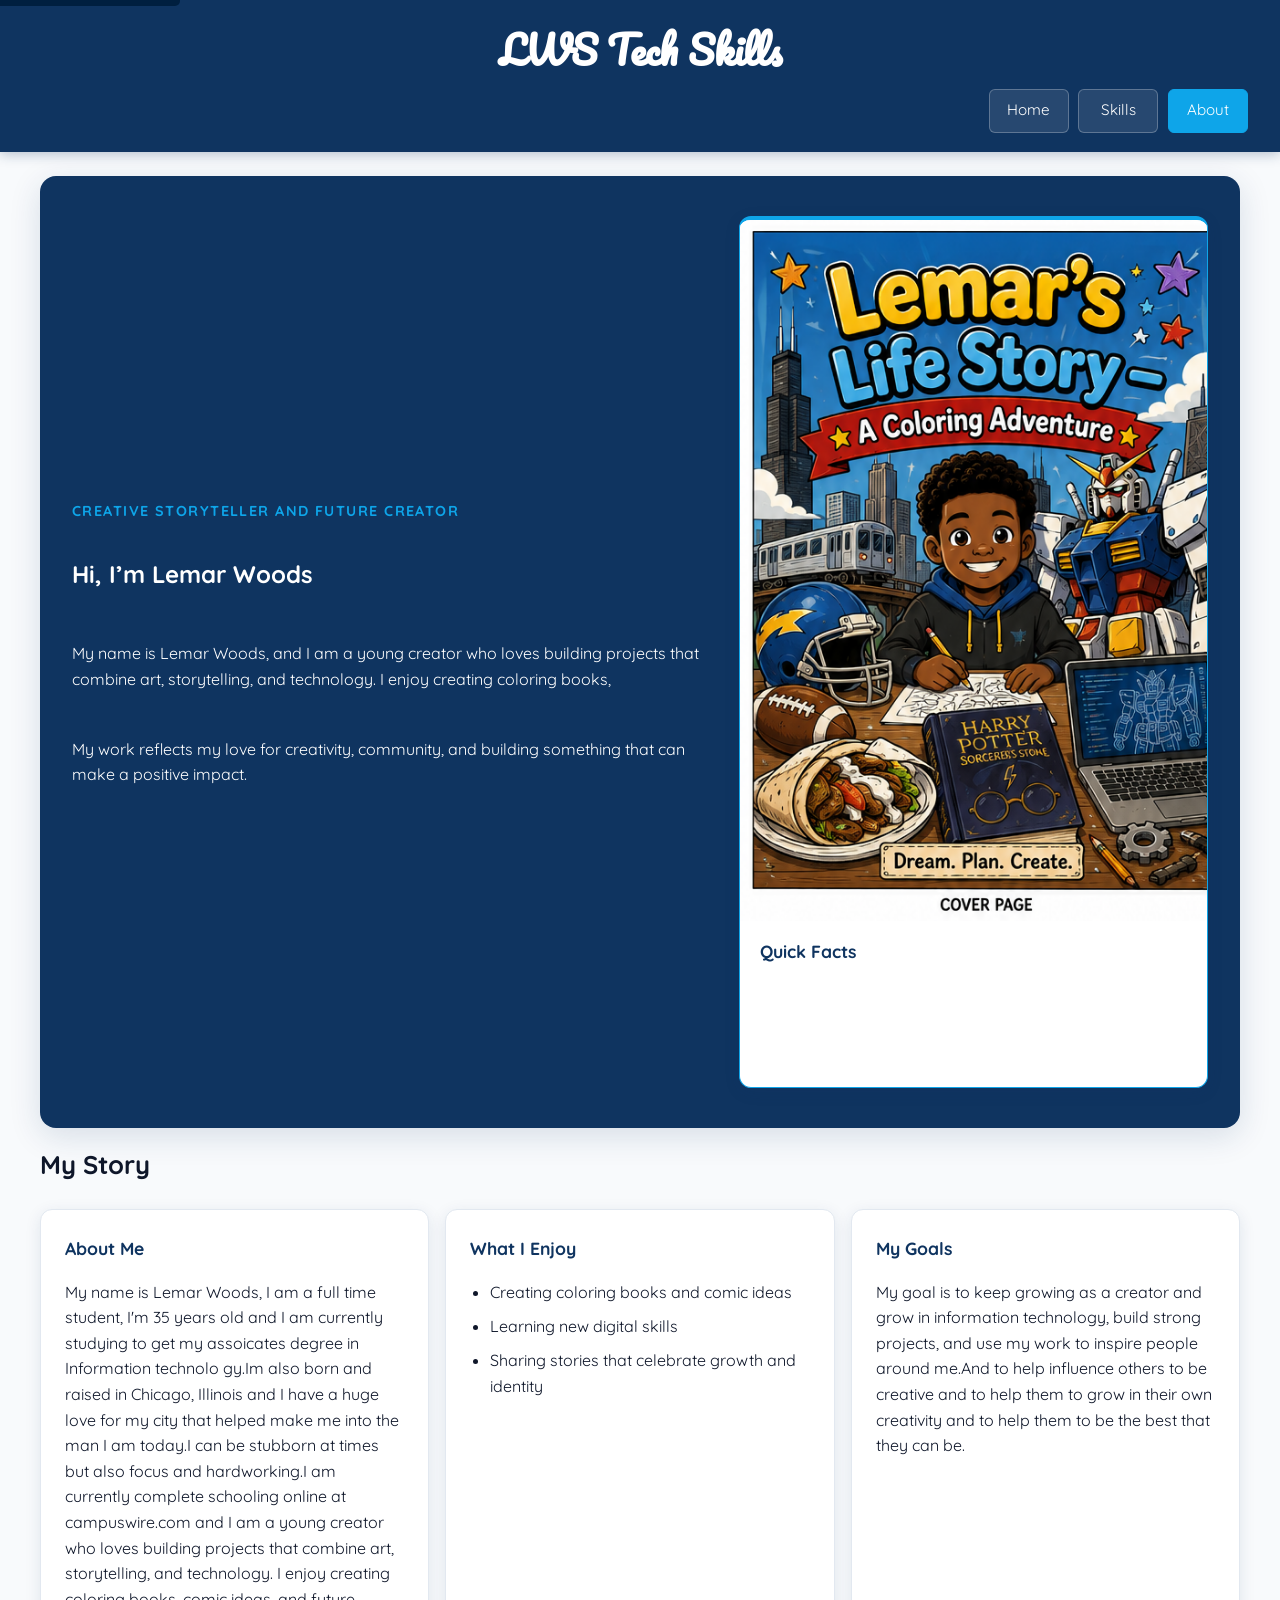
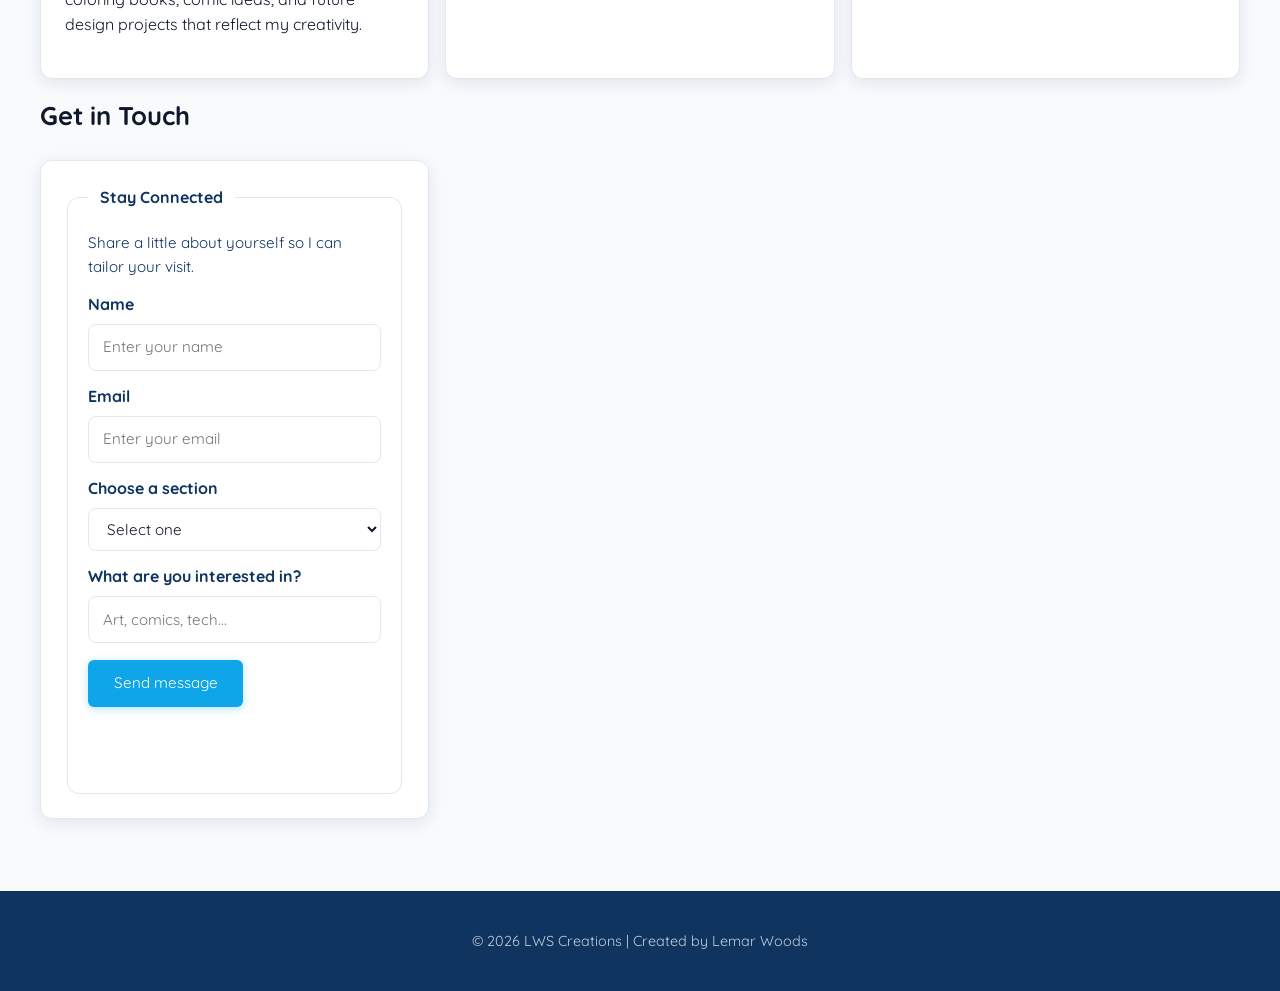
==== about.html @ 2cc1f476 "Fix local page links" ====
<!DOCTYPE html>
<!-- Updated: 2026-08-10 v2 -->
<html lang="en" dir="ltr">

<head>
    <meta charset="UTF-8">
    <meta name="viewport" content="width=device-width, initial-scale=1.0">
    <meta name="description" content="Learn more about Lemar Woods, his creative journey, and the ideas behind LWS Creations.">
    <title>About Me | LWS Creations</title>
    <link rel="preconnect" href="https://fonts.googleapis.com">
    <link rel="preconnect" href="https://fonts.gstatic.com" crossorigin>
    <link href="https://fonts.googleapis.com/css2?family=Pacifico&family=Quicksand:wght@400;500;700&display=swap"
        rel="stylesheet">
    <link rel="stylesheet" href="./assets/css/style.css">
</head>

<body>
    <a class="skip-link" href="#main-content-title">Skip to main content</a>
    <div class="page">
        <header class="site-header">
            <a class="site-brand" href="index.html">LWS Tech Skills</a>
            <nav class="top-nav" aria-label="Main navigation">
                <a href="index.html" class="nav-box">Home</a>
                <a href="projects.html" class="nav-box">Skills</a>
                <a href="about.html" class="nav-box" aria-current="page">About</a>
            </nav>
        </header>
        <main id="main-content">
            <section class="about-hero" aria-labelledby="main-content-title">
                <div class="about-hero__content">
                    <p class="tagline">Creative storyteller and future creator</p>
                    <h1 id="main-content-title" tabindex="-1">Hi, I’m Lemar Woods</h1>
                    <p>
                        My name is Lemar Woods, and I am a young creator who loves building projects that combine art,
                        storytelling, and technology. I enjoy creating coloring books,
                    </p>
                    <p>
                        My work reflects my love for creativity, community, and building something that can make a
                        positive impact.
                    </p>
                </div>

                <div class="about-card about-card--accent">
                    <img src="./assets/images/Lemars_Life_Story_Cover_Page.png"
                        alt="Lemar Woods coloring book cover — Lemar's Life Story"
                        loading="lazy" decoding="async">
                    <h2>Quick Facts</h2>
                    <ul class="about-list">
                        <li>Interested in art, comics, and technology</li>
                        <li>Inspired by superheroes and community</li>
                        <li>Enjoys creating projects that tell a story</li>
                    </ul>
                </div>
            </section>

            <section class="about-grid" aria-labelledby="story-heading">
                <h2 id="story-heading">My Story</h2>
                <article class="about-card">
                    <h3>About Me</h3>
                    <p>
                        My name is Lemar Woods, I am a full time student, I'm 35 years old and I am currently studying
                        to
                        get my assoicates degree in Information technolo
                        gy.Im also born and raised in Chicago, Illinois and I have a huge love for my city that helped
                        make me into the man I am today.I can be stubborn at times but also focus and hardworking.I am
                        currently complete schooling online at campuswire.com and I am a young creator who loves
                        building projects that combine art, storytelling, and technology. I enjoy creating coloring
                        books, comic ideas, and future design projects that reflect my creativity.
                    </p>
                </article>

                <article class="about-card">
                    <h3>What I Enjoy</h3>
                    <ul class="about-list">
                        <li>Creating coloring books and comic ideas</li>
                        <li>Learning new digital skills</li>
                        <li>Sharing stories that celebrate growth and identity</li>
                    </ul>
                </article>

                <article class="about-card">
                    <h3>My Goals</h3>
                    <p>
                        My goal is to keep growing as a creator and grow in information technology, build strong
                        projects, and use my work to inspire
                        people around me.And to help influence others to be creative and to help them to grow in their
                        own creativity and to help them to be the best that they can be.
                    </p>
                </article>
            </section>

            <section class="about-grid" aria-labelledby="connect-section-heading">
                <h2 id="connect-section-heading">Get in Touch</h2>
                <article class="about-card">
                    <form class="about-form" action="#" method="post" novalidate>
                        <fieldset class="about-fieldset">
                            <legend>Stay Connected</legend>
                            <p class="about-help-text">Share a little about yourself so I can tailor your visit.</p>
                            <div class="about-form-group">
                                <label class="about-label" for="name">Name</label>
                                <input type="text" id="name" name="name" placeholder="Enter your name"
                                    class="about-input" aria-describedby="name-error" autocomplete="name" required>
                                <p id="name-error" class="error-message" role="alert" hidden>Please enter your name.</p>
                            </div>
                            <div class="about-form-group">
                                <label class="about-label" for="email">Email</label>
                                <input type="email" id="email" name="email" placeholder="Enter your email"
                                    class="about-input" aria-describedby="email-error" autocomplete="email"
                                    inputmode="email" required>
                                <p id="email-error" class="error-message" role="alert" hidden>Please enter a valid email address.</p>
                            </div>
                            <div class="about-form-group">
                                <label class="about-label" for="section-select">Choose a section</label>
                                <select id="section-select" name="section" class="about-input"
                                    aria-describedby="section-error" required>
                                    <option value="">Select one</option>
                                    <option value="projects">Projects</option>
                                    <option value="about">About</option>
                                </select>
                                <p id="section-error" class="error-message" role="alert" hidden>Please choose a section.</p>
                            </div>
                            <div class="about-form-group">
                                <label class="about-label" for="interest">What are you interested in?</label>
                                <input type="text" id="interest" name="interest" placeholder="Art, comics, tech..."
                                    class="about-input" aria-describedby="interest-error" required>
                                <p id="interest-error" class="error-message" role="alert" hidden>Please enter your interest.</p>
                            </div>
                            <div class="about-actions">
                                <button type="submit" class="btn">Send message</button>
                                <a class="btn btn--secondary" href="./projects.html">View my projects</a>
                            </div>
                        </fieldset>
                    </form>
                </article>
            </section>
        </main>

        <footer>
            <p>&copy; 2026 LWS Creations | Created by Lemar Woods</p>
        </footer>
    </div>
    <script src="./assets/js/site.js"></script>
</body>

</html>
---- assets/css/style.css ----
@import url('https://fonts.googleapis.com/css2?family=Pacifico&family=Quicksand:wght@400;500;700&display=swap');

:root {
    --navy: #0f3460;
    --accent: #0ea5e9;
    --mid: #1e40af;
    --muted: #64748b;
    --light: #f8fafc;
    --border: #e2e8f0;
    --white: #ffffff;
    --text: #0f172a;
    --shadow: 0 4px 16px rgba(15, 52, 96, 0.1);
    --shadow-md: 0 8px 32px rgba(15, 52, 96, 0.14);
    --gold: #0ea5e9;
    --purple: #6366f1;
    --green: #059669;
}

* {
    box-sizing: border-box;
}

body {
    margin: 0;
    padding: 0;
    font-family: 'Quicksand', 'Segoe UI', Arial, sans-serif;
    background-color: var(--light);
    color: var(--text);
    font-size: 16px;
    line-height: 1.6;
    min-width: 320px;
}

a:hover,
a:focus-visible,
button:hover,
button:focus-visible,
.btn:hover,
.btn:focus-visible,
.nav-box:hover,
.nav-box:focus-visible,
.about-input:focus {
    outline: 3px solid var(--gold);
    outline-offset: 3px;
}

.skip-link {
    position: absolute;
    left: -9999px;
    top: 0;
    background-color: var(--navy);
    color: var(--white);
    padding: 0.75rem 1rem;
    z-index: 100;
    border-radius: 0 0 0.75rem 0;
}

.skip-link:focus,
.skip-link:focus-visible {
    left: 0;
    outline: 3px solid var(--gold);
    outline-offset: 0;
}

img {
    display: block;
    width: 100%;
    height: auto;
    margin: 0;
    border: 1px solid var(--border);
    border-radius: 14px;
    box-shadow: var(--shadow-md);
}

a {
    color: inherit;
    text-decoration: none;
}

.page {
    min-height: 100vh;
    width: 100%;
    max-width: 100%;
}

.site-header {
    background-color: var(--navy);
    color: var(--white);
    padding: 1rem 1.25rem;
    position: sticky;
    top: 0;
    z-index: 10;
    box-shadow: 0 2px 12px rgba(15, 52, 96, 0.3);
}

.site-header .site-brand {
    display: block;
    margin: 0 0 0.5rem;
    text-align: center;
    color: var(--white);
    font-family: 'Pacifico', cursive;
    font-size: clamp(1.8rem, 5vw, 2.4rem);
    font-weight: 700;
}

.site-header .site-brand:hover,
.site-header .site-brand:focus-visible {
    color: var(--white);
    text-decoration: underline;
    text-underline-offset: 0.25rem;
}

.top-nav {
    display: flex;
    flex-wrap: wrap;
    justify-content: center;
    gap: 0.6rem;
}

.nav-box {
    background-color: rgba(255, 255, 255, 0.1);
    color: var(--white);
    border: 1px solid rgba(255, 255, 255, 0.25);
    padding: 0.55rem 1.1rem;
    border-radius: 6px;
    font-weight: 600;
    min-width: 80px;
    text-align: center;
    transition: background-color 0.18s ease, border-color 0.18s ease;
    font: inherit;
    cursor: pointer;
    font-size: 0.95rem;
}

.nav-box:hover,
.nav-box:focus-visible {
    background-color: var(--accent);
    border-color: var(--accent);
    color: var(--white);
    outline: none;
}

.nav-box[aria-current="page"] {
    background-color: var(--accent);
    border-color: var(--accent);
    color: var(--white);
}

main {
    padding: 1rem 0.75rem 2rem;
}

.hero {
    display: grid;
    gap: 2rem;
    max-width: 1200px;
    margin: 0 auto;
    background-color: var(--navy);
    color: var(--white);
    border-radius: 16px;
    padding: 2.5rem 2rem;
    box-shadow: var(--shadow-md);
}

.hero-content {
    display: flex;
    flex-direction: column;
    justify-content: center;
    gap: 0.75rem;
}

.hero-actions {
    display: flex;
    flex-wrap: wrap;
    gap: 0.75rem;
}

.tagline {
    margin: 0;
    color: var(--accent);
    font-weight: 700;
    font-size: 0.9rem;
    letter-spacing: 0.1em;
    text-transform: uppercase;
}

.hero h1 {
    margin: 0;
    color: var(--white);
    font-size: clamp(1.6rem, 4vw, 2.2rem);
    line-height: 1.25;
    font-weight: 700;
}

.hero p {
    margin: 0;
    color: rgba(255,255,255,0.85);
}

.btn {
    display: inline-block;
    width: max-content;
    background-color: var(--accent);
    color: var(--white);
    padding: 0.7rem 1.6rem;
    border: none;
    border-radius: 6px;
    font-weight: 700;
    margin-top: 0.25rem;
    cursor: pointer;
    font: inherit;
    font-size: 0.95rem;
    box-shadow: 0 2px 8px rgba(14, 165, 233, 0.3);
    transition: background-color 0.18s ease, transform 0.18s ease, box-shadow 0.18s ease;
}

.btn:hover {
    background-color: #0284c7;
    transform: translateY(-1px);
    box-shadow: 0 4px 14px rgba(14, 165, 233, 0.4);
}

.btn--secondary {
    background-color: transparent;
    color: var(--white);
    border: 2px solid rgba(255,255,255,0.5);
    box-shadow: none;
}

.btn--secondary:hover {
    background-color: rgba(255,255,255,0.12);
    border-color: var(--white);
    transform: translateY(-1px);
}


.content-grid {
    display: grid;
    gap: 1rem;
    max-width: 1200px;
    margin: 1rem auto 0;
}

.content-grid h2,
.about-grid h2 {
    grid-column: 1 / -1;
    margin: 0 0 0.5rem;
    color: var(--text);
    font-size: clamp(1.3rem, 3vw, 1.6rem);
    font-weight: 700;
}

.card {
    background-color: var(--white);
    padding: 1.5rem;
    border-radius: 12px;
    box-shadow: var(--shadow);
    border: 1px solid var(--border);
    transition: transform 0.18s ease, box-shadow 0.18s ease;
}

.card:hover {
    transform: translateY(-3px);
    box-shadow: var(--shadow-md);
}

.card h3 {
    margin-top: 0;
    color: var(--navy);
    font-size: 1.1rem;
}

.project-list {
    padding-left: 1.2rem;
    margin: 0;
}

.project-list li {
    margin-bottom: 0.75rem;
}

.project-list .project-image-item {
    list-style: none;
    margin: 0;
    padding: 0;
}

.project-image {
    display: block;
    width: 100%;
    max-width: 320px;
    margin: 0.75rem 0 1rem;
    border: 3px solid var(--navy);
    border-radius: 14px;
}



.about-hero {
    display: grid;
    gap: 2rem;
    max-width: 1200px;
    margin: 0 auto;
    background-color: var(--navy);
    color: var(--white);
    border-radius: 16px;
    padding: 2.5rem 2rem;
    box-shadow: var(--shadow-md);
}

.about-hero__content {
    display: flex;
    flex-direction: column;
    gap: 0.75rem;
}

.about-card {
    background-color: var(--white);
    padding: 1.5rem;
    border-radius: 12px;
    box-shadow: var(--shadow);
    border: 1px solid var(--border);
}

.about-card--accent {
    border-color: var(--accent);
    border-top: 4px solid var(--accent);
    padding: 0;
    overflow: hidden;
}

.about-card--accent img {
    width: 100%;
    height: auto;
    border: none;
    border-radius: 0;
    box-shadow: none;
    display: block;
}

.about-card--accent h2,
.about-card--accent ul {
    padding-left: 1.25rem;
    padding-right: 1.25rem;
}

.about-card--accent h2 {
    padding-top: 1rem;
    margin: 0 0 0.5rem;
    font-size: 1.1rem;
    color: var(--navy);
}

.about-card--accent ul {
    padding-bottom: 1.25rem;
}

.about-card h3 {
    margin-top: 0;
    color: var(--navy);
    font-size: 1.1rem;
}

.about-list {
    margin: 0;
    padding-left: 1.2rem;
    display: grid;
    gap: 0.55rem;
}

.about-grid {
    display: grid;
    gap: 1rem;
    max-width: 1200px;
    margin: 1rem auto 0;
}

.about-form {
    margin: 0;
}

.about-fieldset {
    border: 1px solid var(--border);
    border-radius: 12px;
    padding: 1.25rem;
    background-color: var(--white);
}

.about-fieldset legend {
    padding: 0 0.75rem;
    font-weight: 700;
    color: var(--navy);
    background-color: var(--white);
    font-size: 1rem;
}

.about-label {
    display: block;
    font-weight: 700;
    color: var(--navy);
    margin-bottom: 0.4rem;
}

.about-help-text {
    margin: 0 0 0.8rem;
    color: var(--navy);
    font-size: 0.95rem;
}

.about-form-group {
    margin-bottom: 0.8rem;
}

.about-input {
    width: 100%;
    padding: 0.65rem 0.9rem;
    border: 1px solid var(--border);
    border-radius: 8px;
    font: inherit;
    font-size: 0.95rem;
    color: var(--text);
    background-color: var(--white);
    transition: border-color 0.18s ease, box-shadow 0.18s ease;
}

.about-input:focus {
    outline: none;
    border-color: var(--accent);
    box-shadow: 0 0 0 3px rgba(14, 165, 233, 0.2);
}

.about-actions {
    display: flex;
    flex-wrap: wrap;
    gap: 0.75rem;
    margin-top: 0.75rem;
}

.error-message {
    color: #c0392b;
    font-size: 0.9rem;
    margin: 0.25rem 0 0;
}

footer {
    background-color: var(--navy);
    color: rgba(255, 255, 255, 0.75);
    text-align: center;
    padding: 1.5rem 1rem;
    margin-top: 2rem;
    font-size: 0.9rem;
}

@media (prefers-reduced-motion: reduce) {
    *, *::before, *::after {
        scroll-behavior: auto !important;
        transition-duration: 0.01ms !important;
        animation-duration: 0.01ms !important;
        animation-iteration-count: 1 !important;
    }
}

@media (min-width: 768px) {
    main {
        padding: 1.5rem 1.25rem 2.5rem;
    }

    .hero {
        grid-template-columns: 1.15fr 0.85fr;
        padding: 2.5rem 2rem;
        align-items: center;
    }

    .content-grid {
        grid-template-columns: repeat(2, minmax(0, 1fr));
    }

    .content-grid .card:last-child {
        grid-column: 1 / -1;
    }

    .about-hero {
        grid-template-columns: 1.15fr 0.85fr;
        align-items: center;
    }

    .about-grid {
        grid-template-columns: repeat(2, minmax(0, 1fr));
    }

    .about-grid .about-card:last-child {
        grid-column: 1 / -1;
    }
}

@media (min-width: 1200px) {
    .site-header {
        padding: 1.2rem 2rem;
    }

    .top-nav {
        justify-content: flex-end;
    }

    .hero {
        grid-template-columns: 1.1fr 0.9fr;
        padding: 2rem;
    }

    .content-grid {
        grid-template-columns: repeat(3, minmax(0, 1fr));
    }

    .content-grid .card:last-child {
        grid-column: auto;
    }

    .about-grid {
        grid-template-columns: repeat(3, minmax(0, 1fr));
    }

    .about-grid .about-card:last-child {
        grid-column: auto;
    }
}
/* Skip Link Accessibility */
.skip-link {
    position: absolute;
    top: -40px;
    left: 0;
    background-color: #001f3f;
    color: white;
    padding: 10px 15px;
    text-decoration: none;
    z-index: 1000;
    border-radius: 0 0 5px 0;
    transition: top 0.3s ease;
}

.skip-link:focus {
    top: 0;
    outline: 3px solid #ffffff;
}


/* Keyboard Focus Accessibility */
a:focus,
button:focus {
    outline: 3px solid #ffcc00;
    outline-offset: 3px;
}
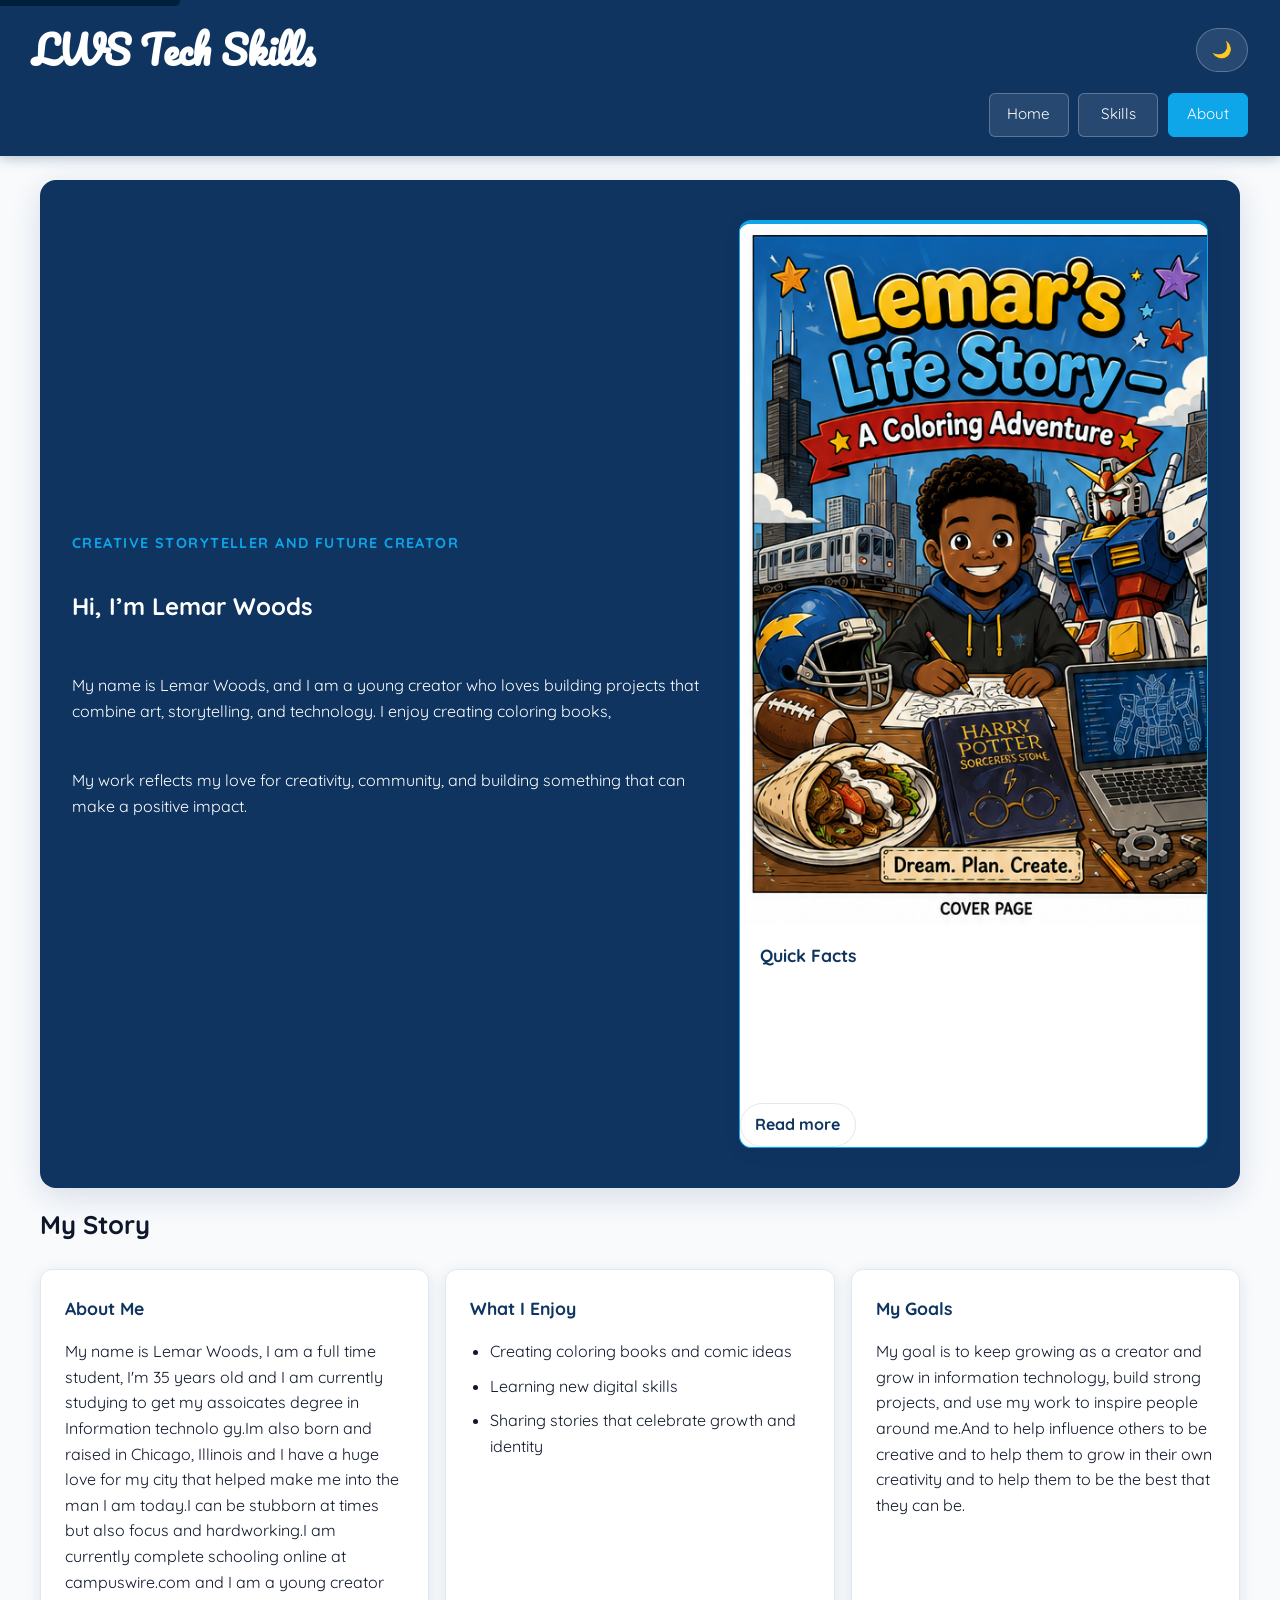
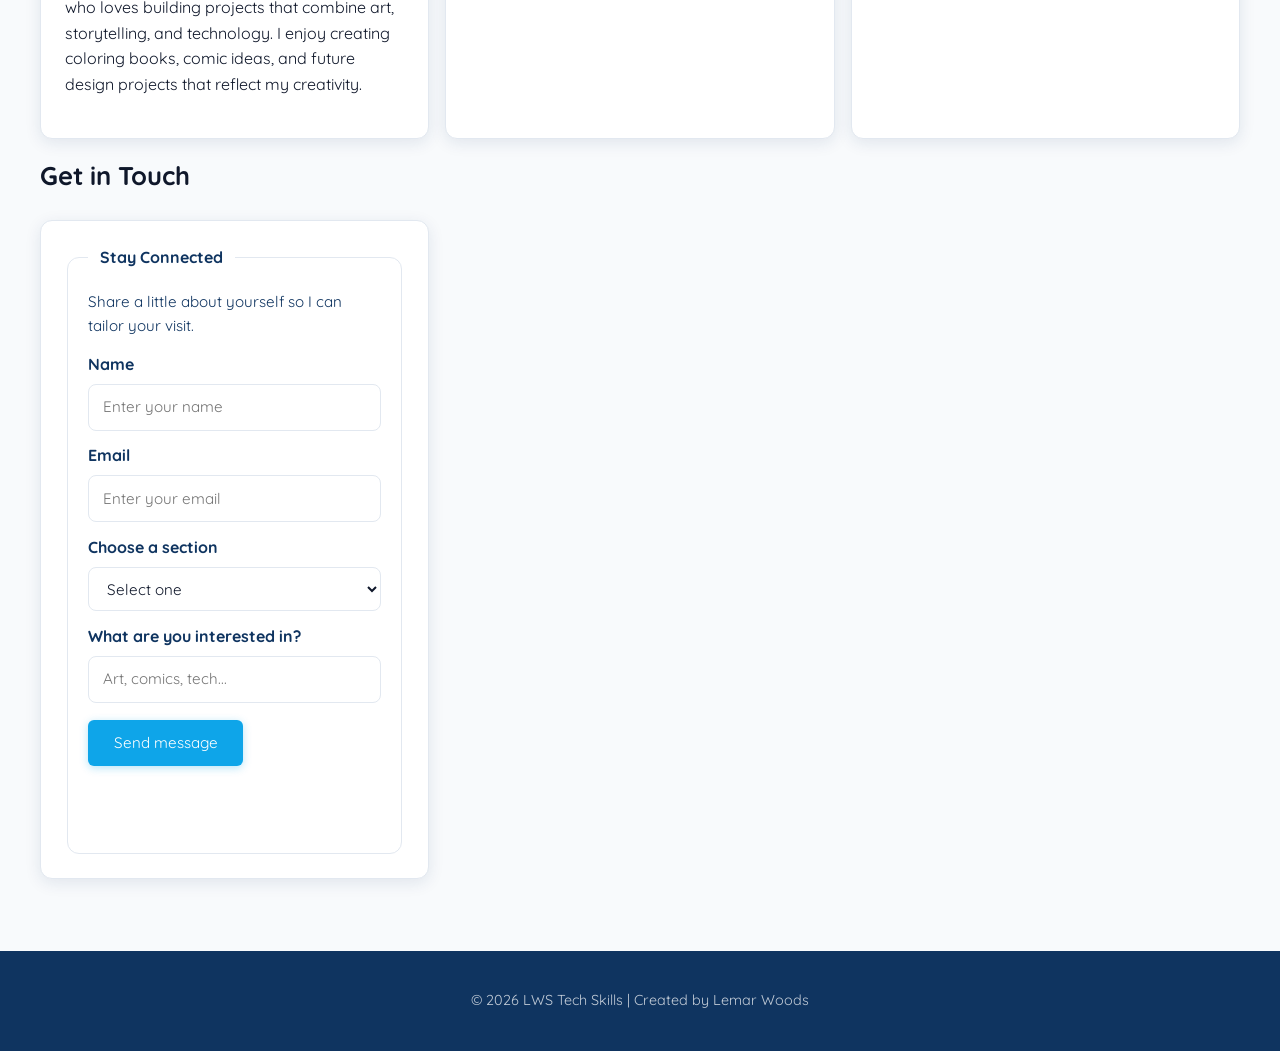
==== commit 025fa611: "Add DOM interactions and UI updates" ====
--- a/about.html
+++ b/about.html
@@ -5,7 +5,8 @@
 <head>
     <meta charset="UTF-8">
     <meta name="viewport" content="width=device-width, initial-scale=1.0">
-    <meta name="description" content="Learn more about Lemar Woods, his creative journey, and the ideas behind LWS Creations.">
+    <meta name="description"
+        content="Learn more about Lemar Woods, his creative journey, and the ideas behind LWS Creations.">
     <title>About Me | LWS Creations</title>
     <link rel="preconnect" href="https://fonts.googleapis.com">
     <link rel="preconnect" href="https://fonts.gstatic.com" crossorigin>
@@ -18,8 +19,16 @@
     <a class="skip-link" href="#main-content-title">Skip to main content</a>
     <div class="page">
         <header class="site-header">
-            <a class="site-brand" href="index.html">LWS Tech Skills</a>
-            <nav class="top-nav" aria-label="Main navigation">
+            <div class="header-row">
+                <a class="site-brand" href="index.html">LWS Tech Skills</a>
+                <div class="header-actions">
+                    <button class="theme-toggle" type="button" aria-label="Switch to dark mode"
+                        aria-pressed="false">🌙</button>
+                    <button class="nav-toggle" type="button" aria-label="Toggle navigation"
+                        aria-expanded="false">Menu</button>
+                </div>
+            </div>
+            <nav class="top-nav" aria-label="Main navigation" aria-hidden="true">
                 <a href="index.html" class="nav-box">Home</a>
                 <a href="projects.html" class="nav-box">Skills</a>
                 <a href="about.html" class="nav-box" aria-current="page">About</a>
@@ -42,14 +51,21 @@
 
                 <div class="about-card about-card--accent">
                     <img src="./assets/images/Lemars_Life_Story_Cover_Page.png"
-                        alt="Lemar Woods coloring book cover — Lemar's Life Story"
-                        loading="lazy" decoding="async">
+                        alt="Lemar Woods coloring book cover — Lemar's Life Story" loading="lazy" decoding="async">
                     <h2>Quick Facts</h2>
                     <ul class="about-list">
                         <li>Interested in art, comics, and technology</li>
                         <li>Inspired by superheroes and community</li>
                         <li>Enjoys creating projects that tell a story</li>
                     </ul>
+                    <button class="read-more-toggle" type="button" data-read-more-target="about-facts"
+                        aria-expanded="false">Read more</button>
+                    <div id="about-facts" class="read-more-content" hidden>
+                        <p>
+                            I am building a career that combines problem-solving, communication, and hands-on technical
+                            work to help people and systems run smoothly.
+                        </p>
+                    </div>
                 </div>
             </section>
 
@@ -107,7 +123,8 @@
                                 <input type="email" id="email" name="email" placeholder="Enter your email"
                                     class="about-input" aria-describedby="email-error" autocomplete="email"
                                     inputmode="email" required>
-                                <p id="email-error" class="error-message" role="alert" hidden>Please enter a valid email address.</p>
+                                <p id="email-error" class="error-message" role="alert" hidden>Please enter a valid email
+                                    address.</p>
                             </div>
                             <div class="about-form-group">
                                 <label class="about-label" for="section-select">Choose a section</label>
@@ -117,13 +134,15 @@
                                     <option value="projects">Projects</option>
                                     <option value="about">About</option>
                                 </select>
-                                <p id="section-error" class="error-message" role="alert" hidden>Please choose a section.</p>
+                                <p id="section-error" class="error-message" role="alert" hidden>Please choose a section.
+                                </p>
                             </div>
                             <div class="about-form-group">
                                 <label class="about-label" for="interest">What are you interested in?</label>
                                 <input type="text" id="interest" name="interest" placeholder="Art, comics, tech..."
                                     class="about-input" aria-describedby="interest-error" required>
-                                <p id="interest-error" class="error-message" role="alert" hidden>Please enter your interest.</p>
+                                <p id="interest-error" class="error-message" role="alert" hidden>Please enter your
+                                    interest.</p>
                             </div>
                             <div class="about-actions">
                                 <button type="submit" class="btn">Send message</button>
@@ -136,7 +155,7 @@
         </main>
 
         <footer>
-            <p>&copy; 2026 LWS Creations | Created by Lemar Woods</p>
+            <p>&copy; <span data-current-year></span> LWS Tech Skills | Created by Lemar Woods</p>
         </footer>
     </div>
     <script src="./assets/js/site.js"></script>
--- a/assets/css/style.css
+++ b/assets/css/style.css
@@ -16,6 +16,19 @@
     --green: #059669;
 }
 
+body.dark-mode {
+    --navy: #dfe9ff;
+    --accent: #8ad3ff;
+    --mid: #b7d0ff;
+    --muted: #bfd0eb;
+    --light: #0b1220;
+    --border: #2d3b57;
+    --white: #162338;
+    --text: #edf4ff;
+    --shadow: 0 10px 30px rgba(0, 0, 0, 0.35);
+    --shadow-md: 0 12px 36px rgba(0, 0, 0, 0.4);
+}
+
 * {
     box-sizing: border-box;
 }
@@ -29,6 +42,7 @@
     font-size: 16px;
     line-height: 1.6;
     min-width: 320px;
+    transition: background-color 0.2s ease, color 0.2s ease;
 }
 
 a:hover,
@@ -93,9 +107,22 @@
     box-shadow: 0 2px 12px rgba(15, 52, 96, 0.3);
 }
 
+.header-row {
+    display: flex;
+    align-items: center;
+    justify-content: space-between;
+    gap: 0.75rem;
+}
+
+.header-actions {
+    display: flex;
+    align-items: center;
+    gap: 0.5rem;
+}
+
 .site-header .site-brand {
     display: block;
-    margin: 0 0 0.5rem;
+    margin: 0;
     text-align: center;
     color: var(--white);
     font-family: 'Pacifico', cursive;
@@ -115,6 +142,34 @@
     flex-wrap: wrap;
     justify-content: center;
     gap: 0.6rem;
+    margin-top: 0.75rem;
+}
+
+.nav-toggle,
+.theme-toggle,
+.read-more-toggle {
+    border: 1px solid rgba(255, 255, 255, 0.25);
+    background-color: rgba(255, 255, 255, 0.1);
+    color: var(--white);
+    border-radius: 999px;
+    font: inherit;
+    font-weight: 700;
+    cursor: pointer;
+    transition: transform 0.2s ease, background-color 0.2s ease;
+}
+
+.nav-toggle,
+.theme-toggle {
+    padding: 0.5rem 0.8rem;
+    min-width: 52px;
+}
+
+.read-more-toggle {
+    padding: 0.5rem 0.9rem;
+    border-color: var(--border);
+    background-color: transparent;
+    color: var(--navy);
+    margin-top: 0.75rem;
 }
 
 .nav-box {
@@ -194,7 +249,7 @@
 
 .hero p {
     margin: 0;
-    color: rgba(255,255,255,0.85);
+    color: rgba(255, 255, 255, 0.85);
 }
 
 .btn {
@@ -223,12 +278,12 @@
 .btn--secondary {
     background-color: transparent;
     color: var(--white);
-    border: 2px solid rgba(255,255,255,0.5);
+    border: 2px solid rgba(255, 255, 255, 0.5);
     box-shadow: none;
 }
 
 .btn--secondary:hover {
-    background-color: rgba(255,255,255,0.12);
+    background-color: rgba(255, 255, 255, 0.12);
     border-color: var(--white);
     transform: translateY(-1px);
 }
@@ -256,7 +311,15 @@
     border-radius: 12px;
     box-shadow: var(--shadow);
     border: 1px solid var(--border);
-    transition: transform 0.18s ease, box-shadow 0.18s ease;
+    cursor: pointer;
+    transition: transform 0.18s ease, box-shadow 0.18s ease, border-color 0.18s ease;
+}
+
+.card.is-selected,
+.about-card.is-selected {
+    border-color: var(--accent);
+    box-shadow: 0 0 0 3px rgba(14, 165, 233, 0.15), var(--shadow-md);
+    transform: translateY(-2px);
 }
 
 .card:hover {
@@ -442,6 +505,12 @@
     margin: 0.25rem 0 0;
 }
 
+.read-more-content {
+    margin-top: 0.75rem;
+    padding-top: 0.75rem;
+    border-top: 1px solid var(--border);
+}
+
 footer {
     background-color: var(--navy);
     color: rgba(255, 255, 255, 0.75);
@@ -451,8 +520,32 @@
     font-size: 0.9rem;
 }
 
+@media (max-width: 767px) {
+    .header-row {
+        align-items: flex-start;
+    }
+
+    .top-nav {
+        display: none;
+        flex-direction: column;
+        align-items: stretch;
+        margin-top: 0.75rem;
+    }
+
+    .top-nav.is-open {
+        display: flex;
+    }
+
+    .nav-toggle {
+        display: inline-flex;
+    }
+}
+
 @media (prefers-reduced-motion: reduce) {
-    *, *::before, *::after {
+
+    *,
+    *::before,
+    *::after {
         scroll-behavior: auto !important;
         transition-duration: 0.01ms !important;
         animation-duration: 0.01ms !important;
@@ -461,6 +554,15 @@
 }
 
 @media (min-width: 768px) {
+    .nav-toggle {
+        display: none;
+    }
+
+    .top-nav {
+        display: flex !important;
+        margin-top: 0.75rem;
+    }
+
     main {
         padding: 1.5rem 1.25rem 2.5rem;
     }
@@ -523,6 +625,7 @@
         grid-column: auto;
     }
 }
+
 /* Skip Link Accessibility */
 .skip-link {
     position: absolute;
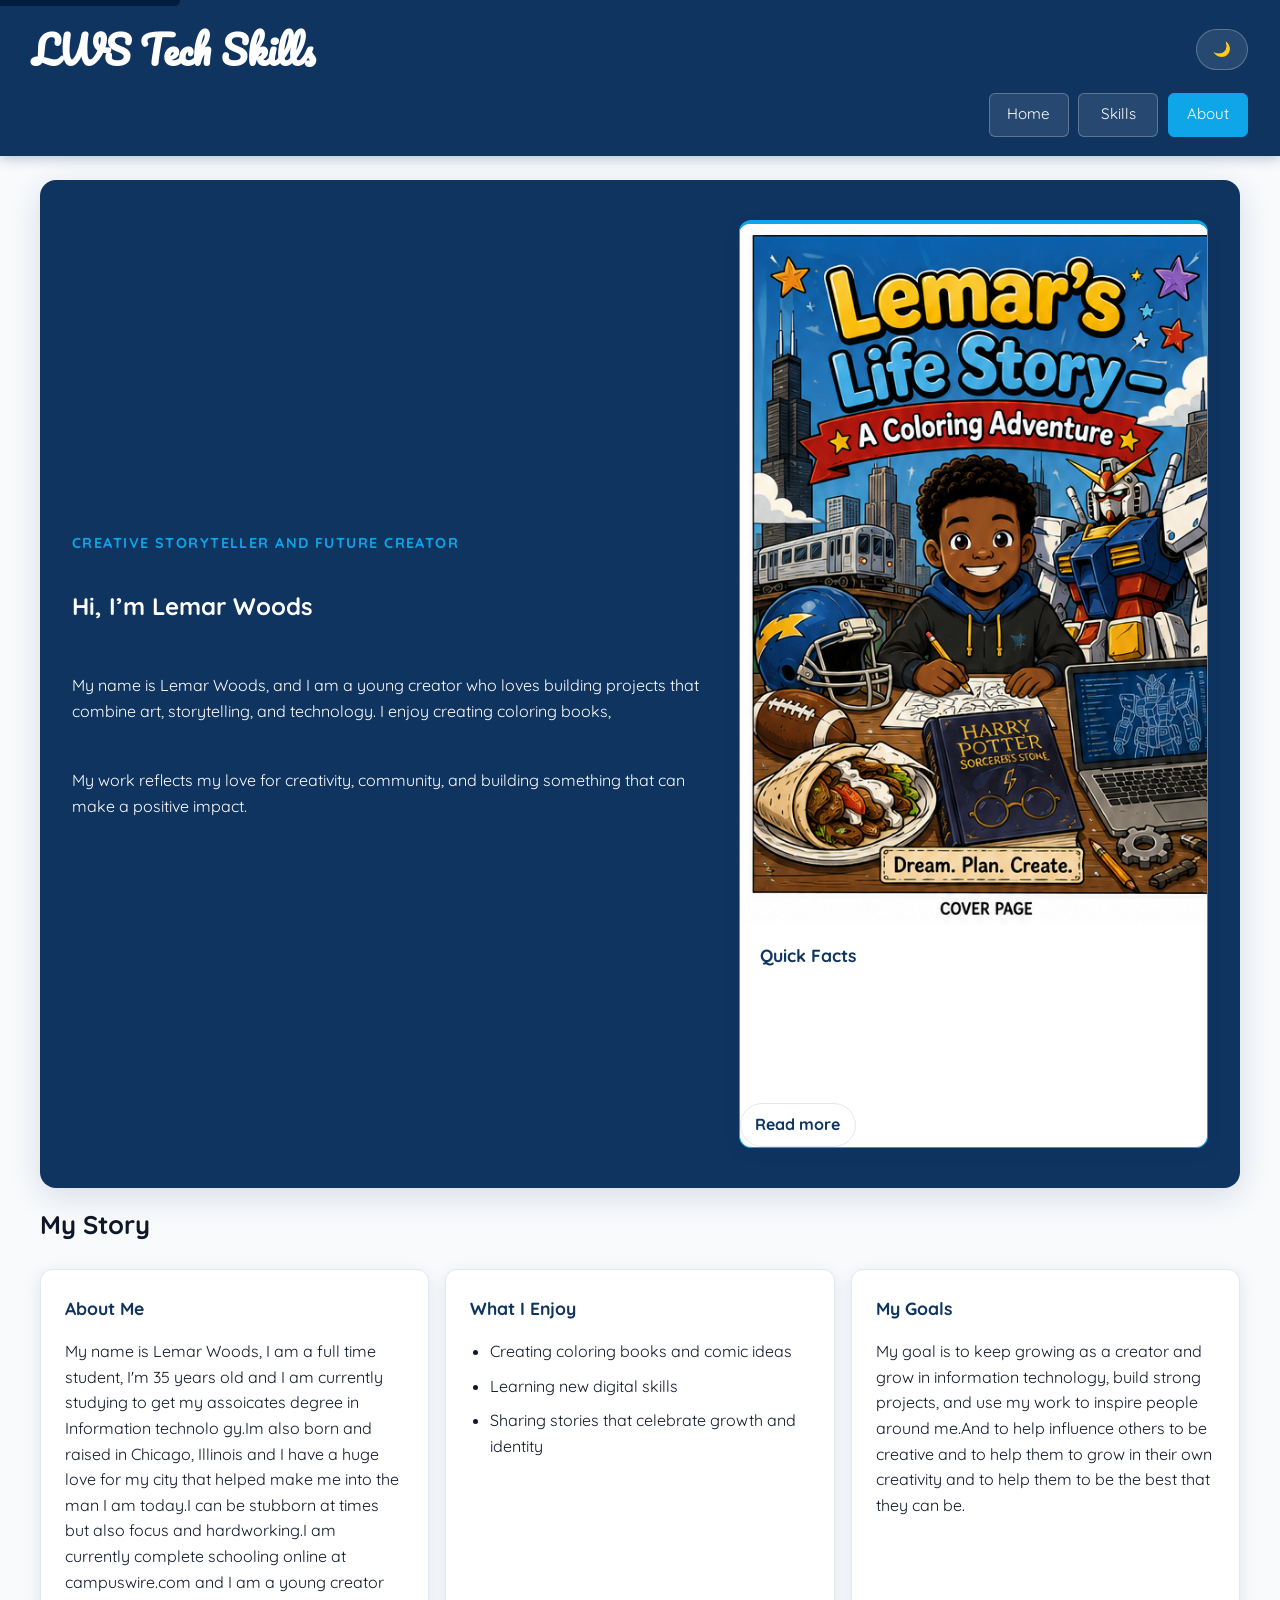
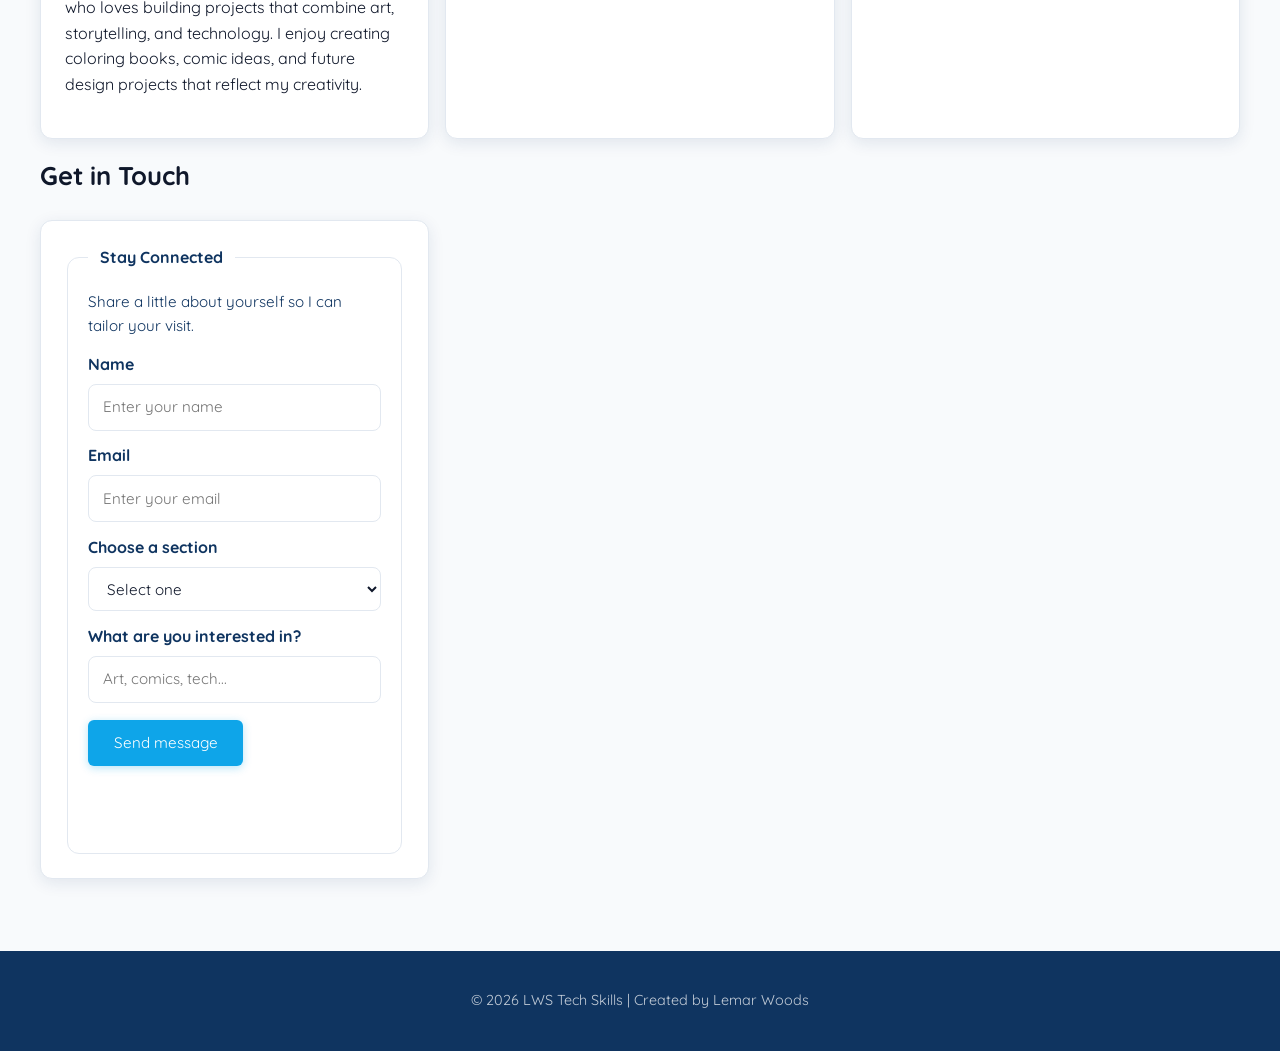
==== commit cb82eafa: "Add back to top button with addEventListener" ====
--- a/about.html
+++ b/about.html
@@ -156,6 +156,7 @@
 
         <footer>
             <p>&copy; <span data-current-year></span> LWS Tech Skills | Created by Lemar Woods</p>
+            <button class="back-to-top" type="button" aria-label="Back to top" hidden>Back to top ↑</button>
         </footer>
     </div>
     <script src="./assets/js/site.js"></script>
--- a/assets/css/style.css
+++ b/assets/css/style.css
@@ -162,6 +162,10 @@
 .theme-toggle {
     padding: 0.5rem 0.8rem;
     min-width: 52px;
+    display: inline-flex;
+    align-items: center;
+    justify-content: center;
+    font-size: 0.9rem;
 }
 
 .read-more-toggle {
@@ -170,6 +174,20 @@
     background-color: transparent;
     color: var(--navy);
     margin-top: 0.75rem;
+}
+
+.toggle-highlight {
+    display: inline-block;
+    width: max-content;
+    padding: 0.7rem 1rem;
+    margin-top: 0.75rem;
+    border: 1px solid var(--border);
+    border-radius: 999px;
+    background-color: var(--white);
+    color: var(--navy);
+    font: inherit;
+    font-weight: 700;
+    cursor: pointer;
 }
 
 .nav-box {
@@ -316,7 +334,9 @@
 }
 
 .card.is-selected,
-.about-card.is-selected {
+.about-card.is-selected,
+.card.is-featured,
+.about-card.is-featured {
     border-color: var(--accent);
     box-shadow: 0 0 0 3px rgba(14, 165, 233, 0.15), var(--shadow-md);
     transform: translateY(-2px);
@@ -520,9 +540,31 @@
     font-size: 0.9rem;
 }
 
+.back-to-top {
+    margin-top: 0.75rem;
+    padding: 0.5rem 1.1rem;
+    border-radius: 999px;
+    border: 1px solid rgba(255, 255, 255, 0.4);
+    background: transparent;
+    color: rgba(255, 255, 255, 0.9);
+    font-family: inherit;
+    font-size: 0.9rem;
+    cursor: pointer;
+    transition: background-color 0.18s ease, transform 0.18s ease;
+}
+
+.back-to-top:hover {
+    background-color: rgba(255, 255, 255, 0.15);
+    transform: translateY(-2px);
+}
+
 @media (max-width: 767px) {
     .header-row {
         align-items: flex-start;
+    }
+
+    .site-header {
+        padding-bottom: 0.9rem;
     }
 
     .top-nav {
@@ -530,14 +572,37 @@
         flex-direction: column;
         align-items: stretch;
         margin-top: 0.75rem;
+        padding: 0.5rem;
+        border-radius: 14px;
+        background: rgba(255, 255, 255, 0.08);
+        border: 1px solid rgba(255, 255, 255, 0.12);
+        box-shadow: inset 0 1px 0 rgba(255, 255, 255, 0.08);
     }
 
     .top-nav.is-open {
         display: flex;
     }
 
+    .nav-box {
+        display: block;
+        width: 100%;
+        padding: 0.85rem 1rem;
+        border-radius: 12px;
+        background-color: var(--white);
+        color: var(--navy);
+        font-size: 1rem;
+    }
+
+    .nav-box[aria-current="page"] {
+        background-color: var(--navy);
+        color: var(--white);
+    }
+
     .nav-toggle {
         display: inline-flex;
+        background-color: rgba(255, 255, 255, 0.12);
+        border-color: rgba(255, 255, 255, 0.35);
+        color: var(--white);
     }
 }
 
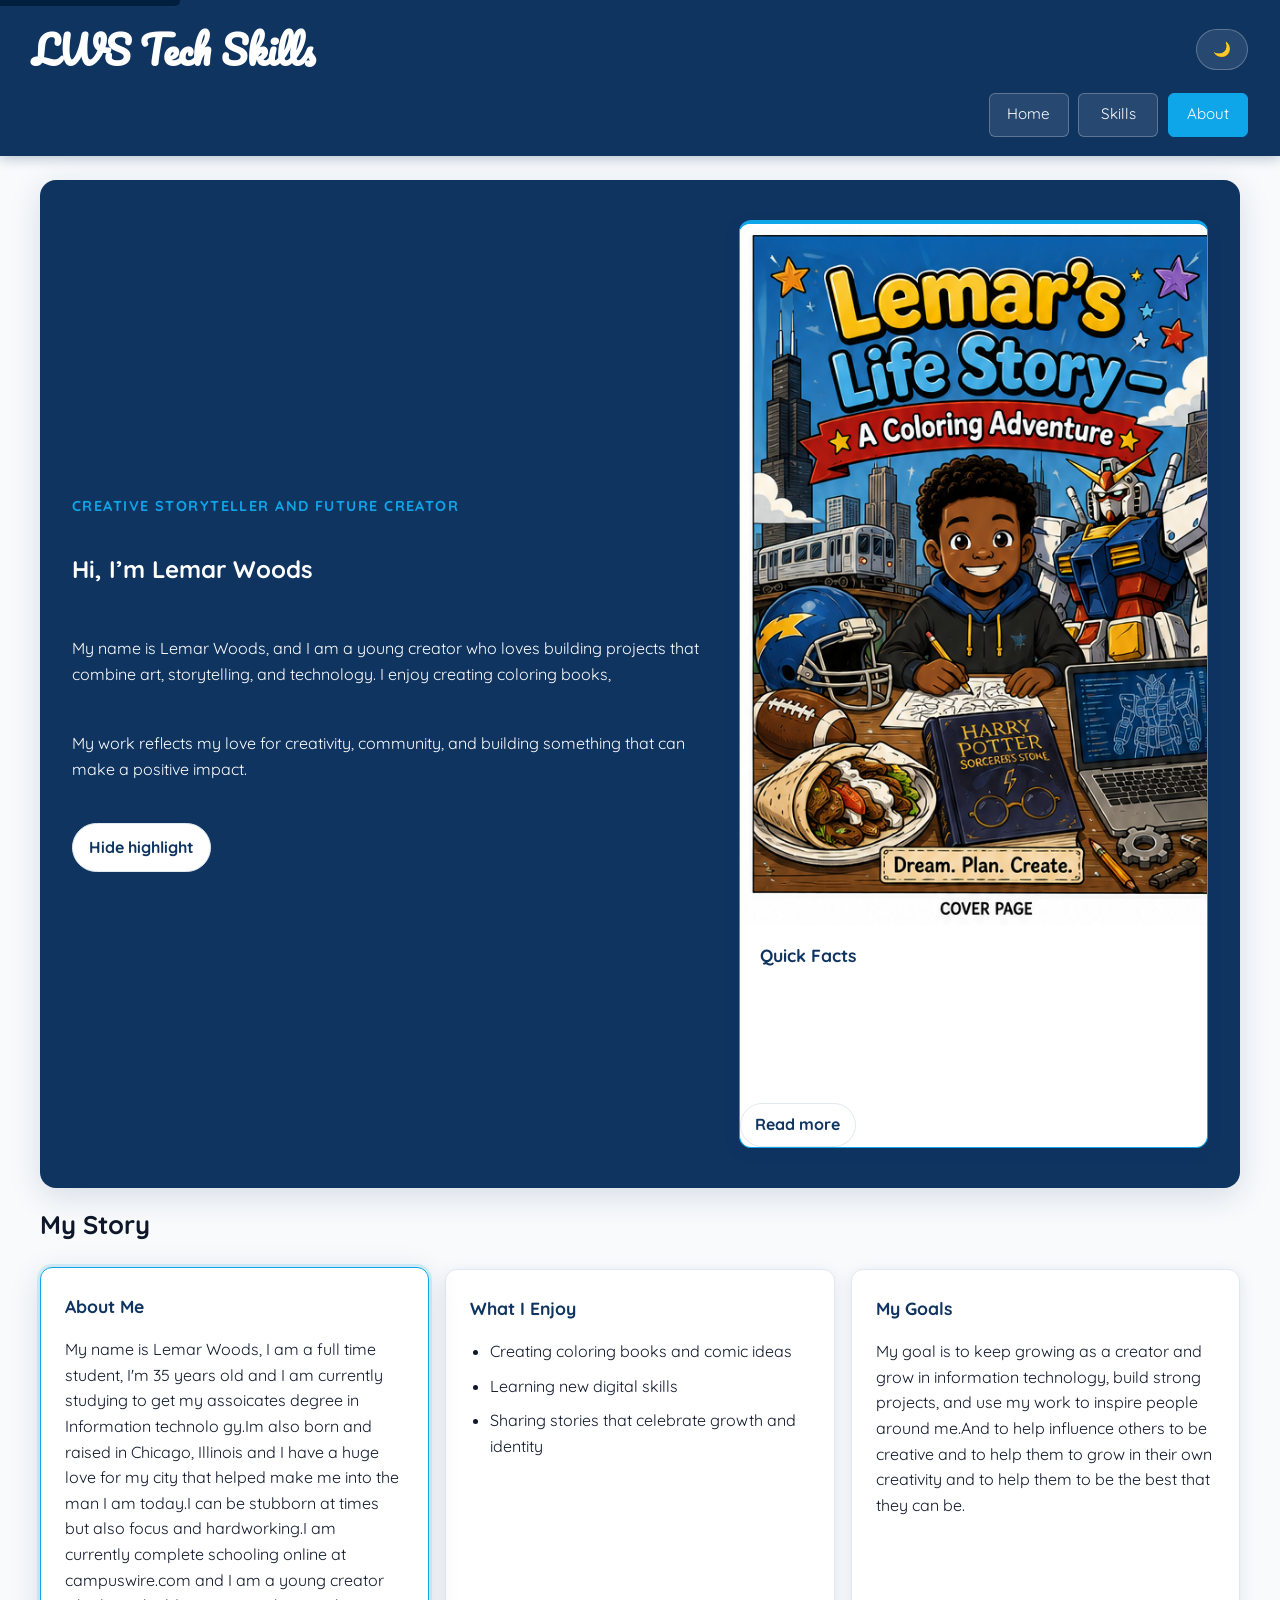
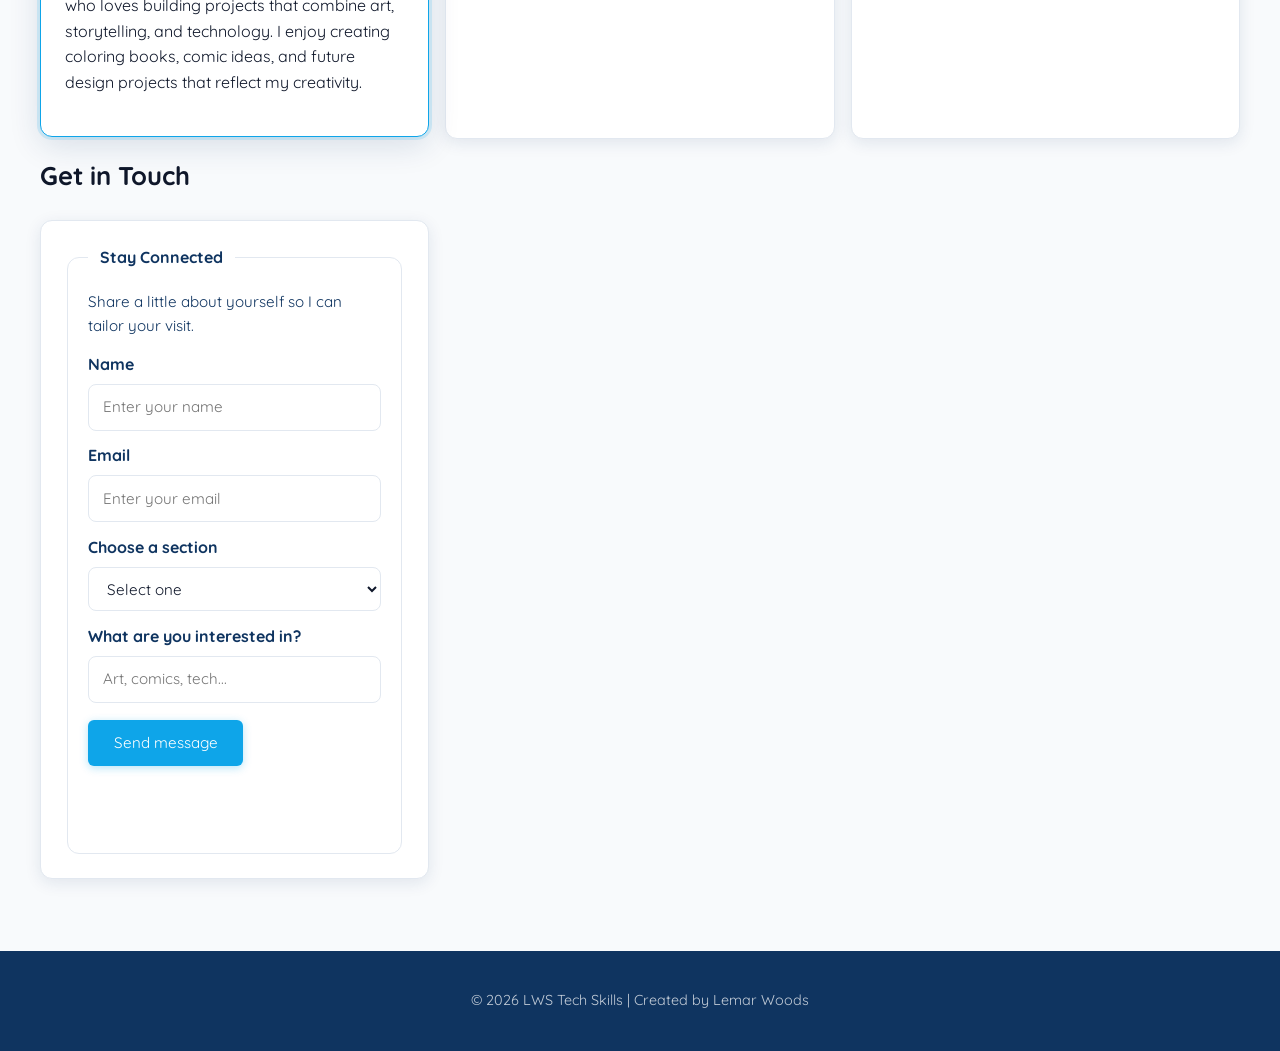
==== commit 63fc6152: "Add highlight toggle to all pages with persistence; update README" ====
--- a/about.html
+++ b/about.html
@@ -6,8 +6,8 @@
     <meta charset="UTF-8">
     <meta name="viewport" content="width=device-width, initial-scale=1.0">
     <meta name="description"
-        content="Learn more about Lemar Woods, his creative journey, and the ideas behind LWS Creations.">
-    <title>About Me | LWS Creations</title>
+        content="Learn more about Lemar Woods, his creative journey, and the ideas behind LWS Tech Skills.">
+    <title>About Me | LWS Tech Skills</title>
     <link rel="preconnect" href="https://fonts.googleapis.com">
     <link rel="preconnect" href="https://fonts.gstatic.com" crossorigin>
     <link href="https://fonts.googleapis.com/css2?family=Pacifico&family=Quicksand:wght@400;500;700&display=swap"
@@ -47,6 +47,8 @@
                         My work reflects my love for creativity, community, and building something that can make a
                         positive impact.
                     </p>
+
+                    <button class="toggle-highlight" type="button" aria-pressed="false">Toggle highlight</button>
                 </div>
 
                 <div class="about-card about-card--accent">
--- a/assets/css/style.css
+++ b/assets/css/style.css
@@ -540,6 +540,81 @@
     font-size: 0.9rem;
 }
 
+.interactive-panel {
+    margin-top: 1.25rem;
+}
+
+.interactive-card {
+    display: flex;
+    flex-direction: column;
+    cursor: default;
+}
+
+.spark-tip-output {
+    margin: 0.75rem 0 0;
+    font-weight: 700;
+    color: var(--navy);
+}
+
+.status-preview {
+    margin-top: 0.75rem;
+    padding: 0.85rem;
+    border: 1px dashed var(--border);
+    border-radius: 8px;
+    color: var(--text);
+    transition: background-color 0.18s ease, color 0.18s ease;
+}
+
+.skill-form-row {
+    display: flex;
+    flex-wrap: wrap;
+    gap: 0.6rem;
+    align-items: flex-start;
+}
+
+.skill-form-row .about-input {
+    flex: 1 1 12rem;
+}
+
+.skill-list {
+    list-style: none;
+    margin: 0.85rem 0 0;
+    padding: 0;
+    display: flex;
+    flex-direction: column;
+    gap: 0.5rem;
+}
+
+.skill-list-item {
+    display: flex;
+    align-items: center;
+    justify-content: space-between;
+    gap: 0.75rem;
+    background-color: var(--light);
+    border: 1px solid var(--border);
+    border-radius: 8px;
+    padding: 0.5rem 0.75rem;
+}
+
+.skill-remove-btn {
+    background: none;
+    border: 1px solid #c0392b;
+    color: #c0392b;
+    border-radius: 999px;
+    padding: 0.25rem 0.7rem;
+    font: inherit;
+    font-size: 0.85rem;
+    cursor: pointer;
+    transition: background-color 0.18s ease, color 0.18s ease;
+}
+
+.skill-remove-btn:hover,
+.skill-remove-btn:focus-visible {
+    background-color: #c0392b;
+    color: var(--white);
+    outline: none;
+}
+
 .back-to-top {
     margin-top: 0.75rem;
     padding: 0.5rem 1.1rem;
@@ -716,4 +791,10 @@
 button:focus {
     outline: 3px solid #ffcc00;
     outline-offset: 3px;
+}
+
+.form-success-message {
+    color: var(--green);
+    font-size: 0.9rem;
+    margin: 0.75rem 0 0;
 }
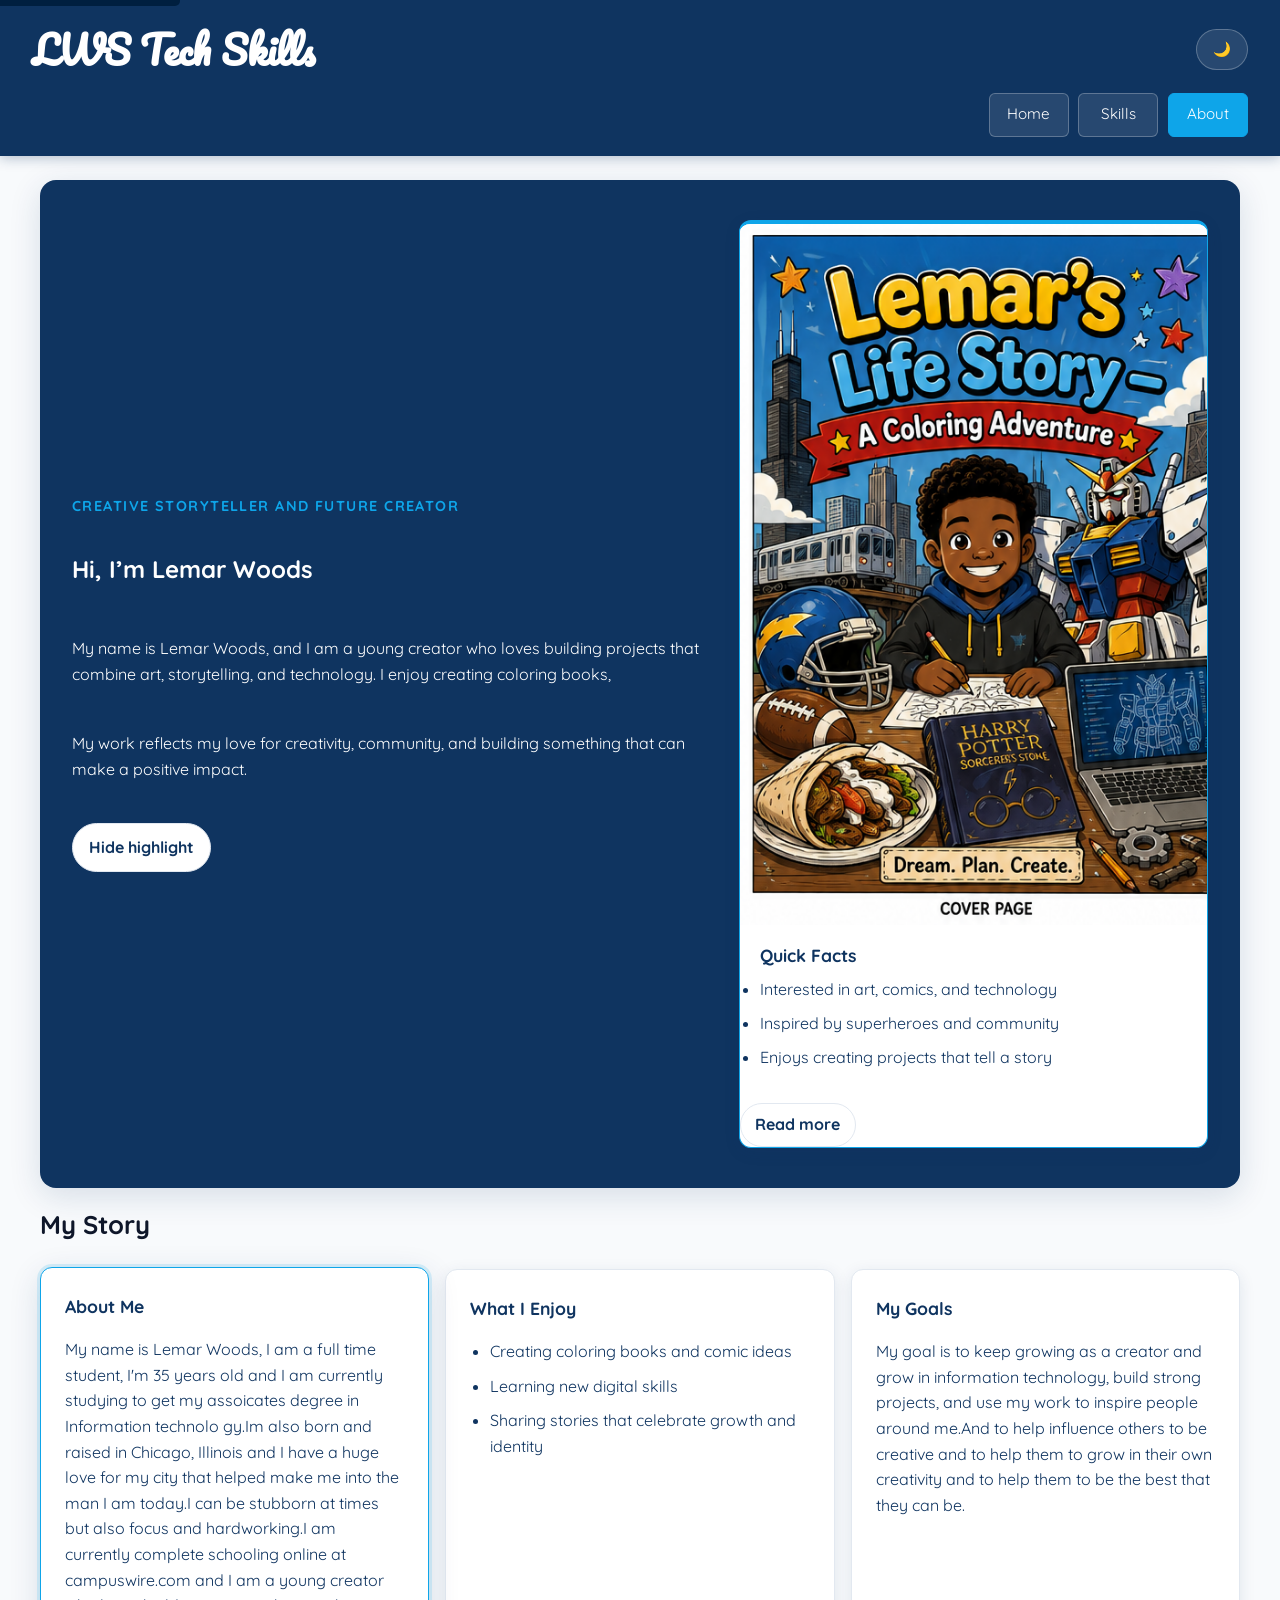
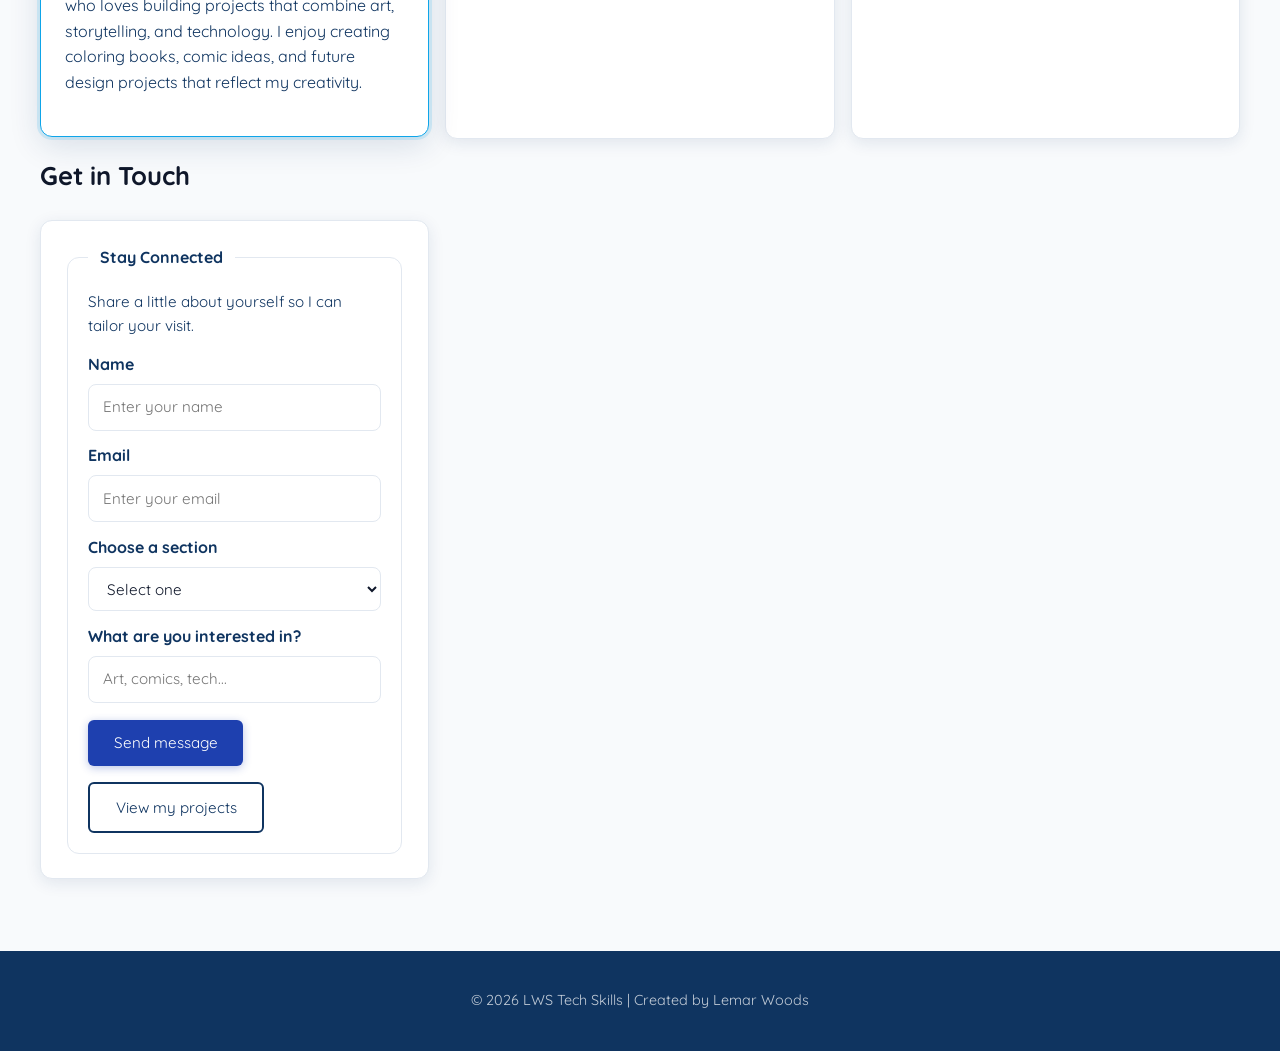
==== commit ba83371a: "Fix remaining contrast issues and redundant nav link" ====
--- a/about.html
+++ b/about.html
@@ -20,7 +20,7 @@
     <div class="page">
         <header class="site-header">
             <div class="header-row">
-                <a class="site-brand" href="index.html">LWS Tech Skills</a>
+                <span class="site-brand">LWS Tech Skills</span>
                 <div class="header-actions">
                     <button class="theme-toggle" type="button" aria-label="Switch to dark mode"
                         aria-pressed="false">🌙</button>
--- a/assets/css/style.css
+++ b/assets/css/style.css
@@ -170,10 +170,14 @@
 
 .read-more-toggle {
     padding: 0.5rem 0.9rem;
+    margin-top: 0.75rem;
+}
+
+.card .read-more-toggle,
+.about-card .read-more-toggle {
     border-color: var(--border);
     background-color: transparent;
     color: var(--navy);
-    margin-top: 0.75rem;
 }
 
 .toggle-highlight {
@@ -273,7 +277,7 @@
 .btn {
     display: inline-block;
     width: max-content;
-    background-color: var(--accent);
+    background-color: var(--mid);
     color: var(--white);
     padding: 0.7rem 1.6rem;
     border: none;
@@ -283,14 +287,14 @@
     cursor: pointer;
     font: inherit;
     font-size: 0.95rem;
-    box-shadow: 0 2px 8px rgba(14, 165, 233, 0.3);
+    box-shadow: 0 2px 8px rgba(30, 64, 175, 0.3);
     transition: background-color 0.18s ease, transform 0.18s ease, box-shadow 0.18s ease;
 }
 
 .btn:hover {
-    background-color: #0284c7;
+    filter: brightness(0.9);
     transform: translateY(-1px);
-    box-shadow: 0 4px 14px rgba(14, 165, 233, 0.4);
+    box-shadow: 0 4px 14px rgba(30, 64, 175, 0.4);
 }
 
 .btn--secondary {
@@ -399,6 +403,7 @@
 
 .about-card {
     background-color: var(--white);
+    color: var(--navy);
     padding: 1.5rem;
     border-radius: 12px;
     box-shadow: var(--shadow);
@@ -475,6 +480,16 @@
     color: var(--navy);
     background-color: var(--white);
     font-size: 1rem;
+}
+
+.about-fieldset .btn--secondary {
+    background-color: transparent;
+    color: var(--navy);
+    border-color: var(--navy);
+}
+
+.about-fieldset .btn--secondary:hover {
+    background-color: rgba(15, 52, 96, 0.08);
 }
 
 .about-label {
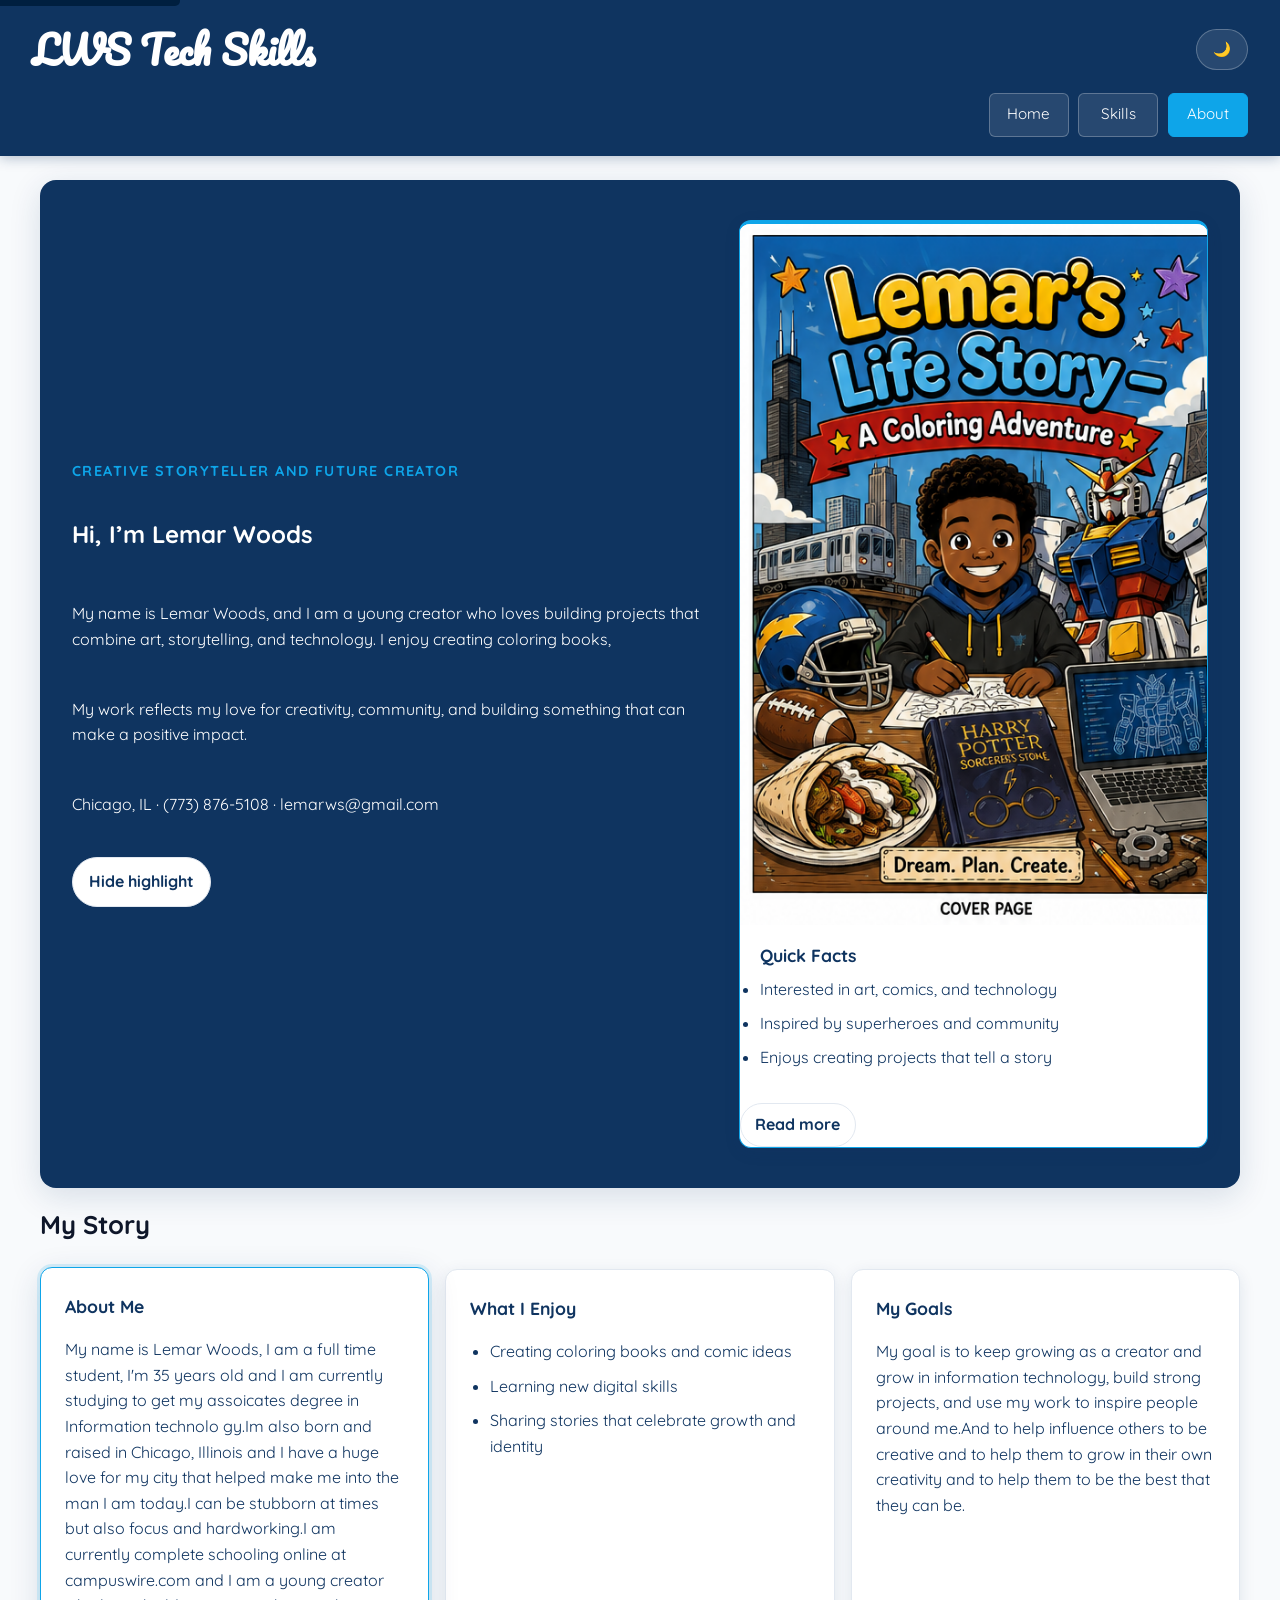
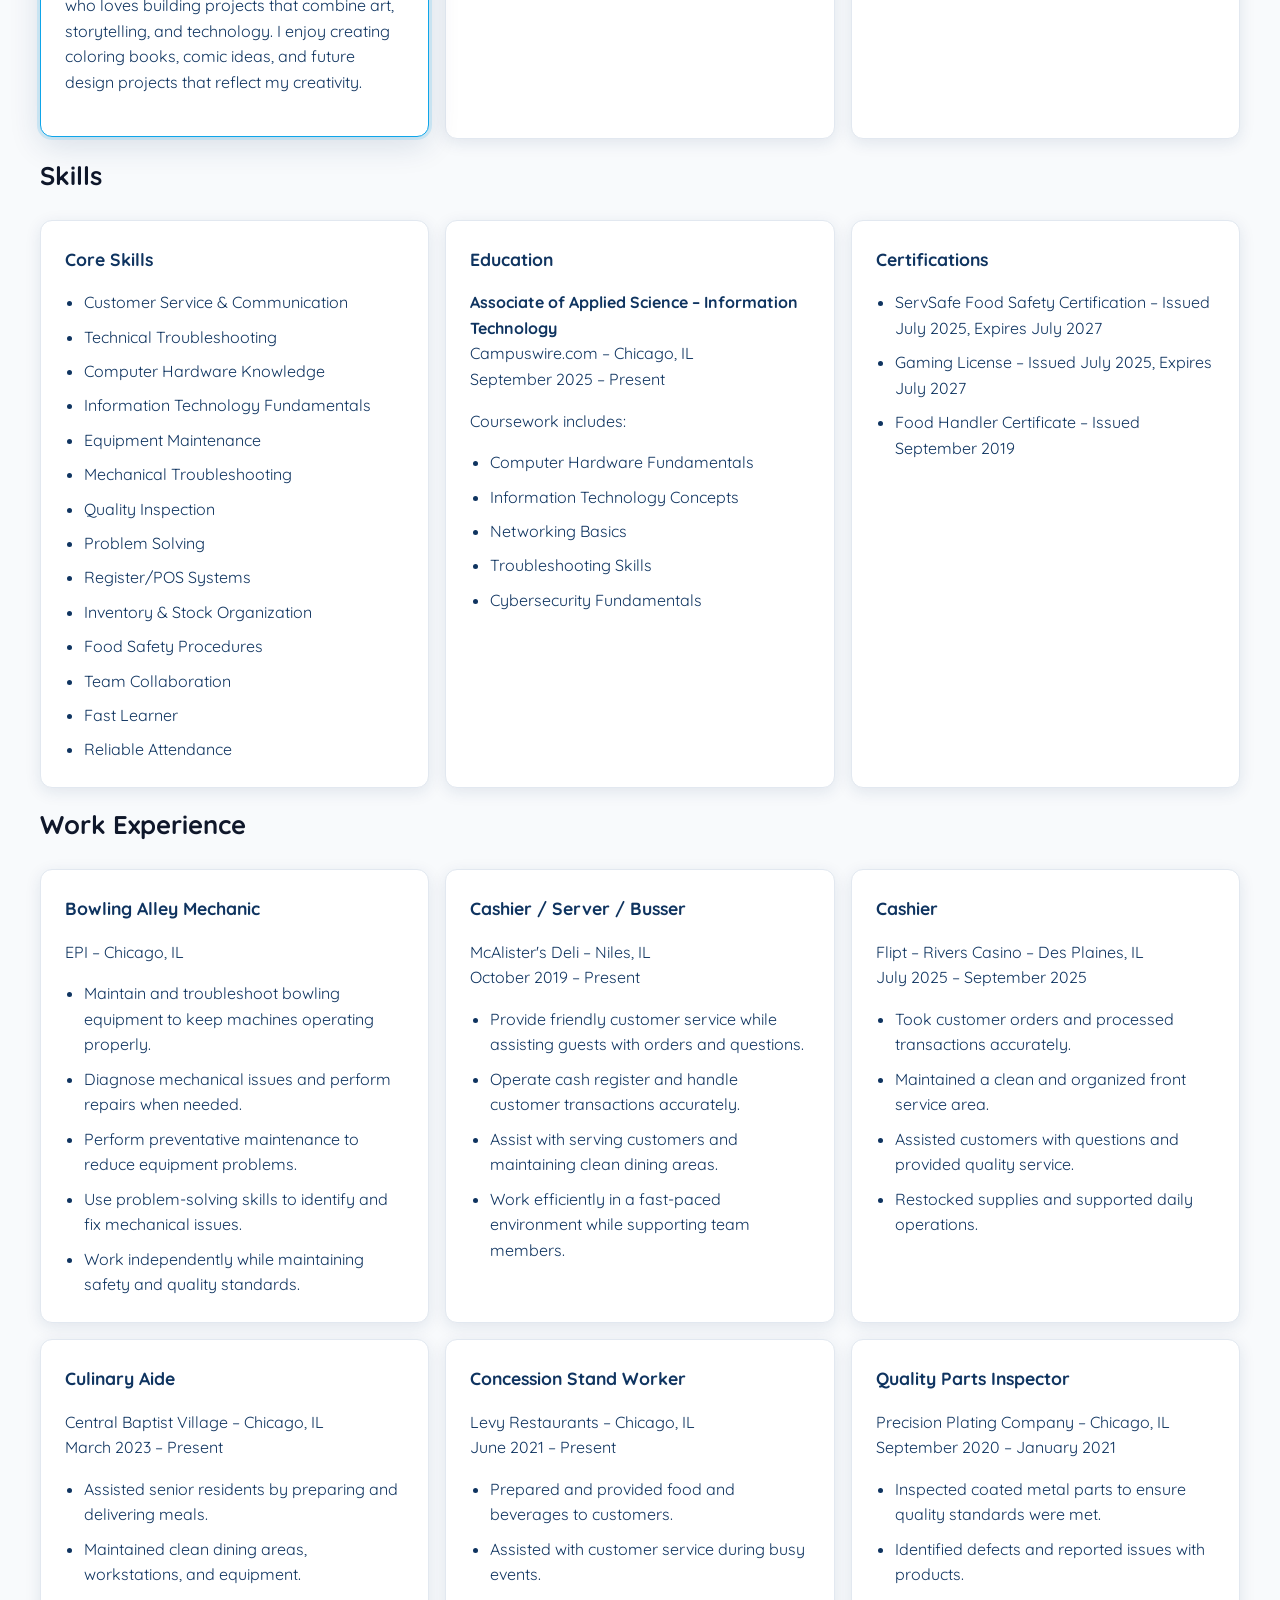
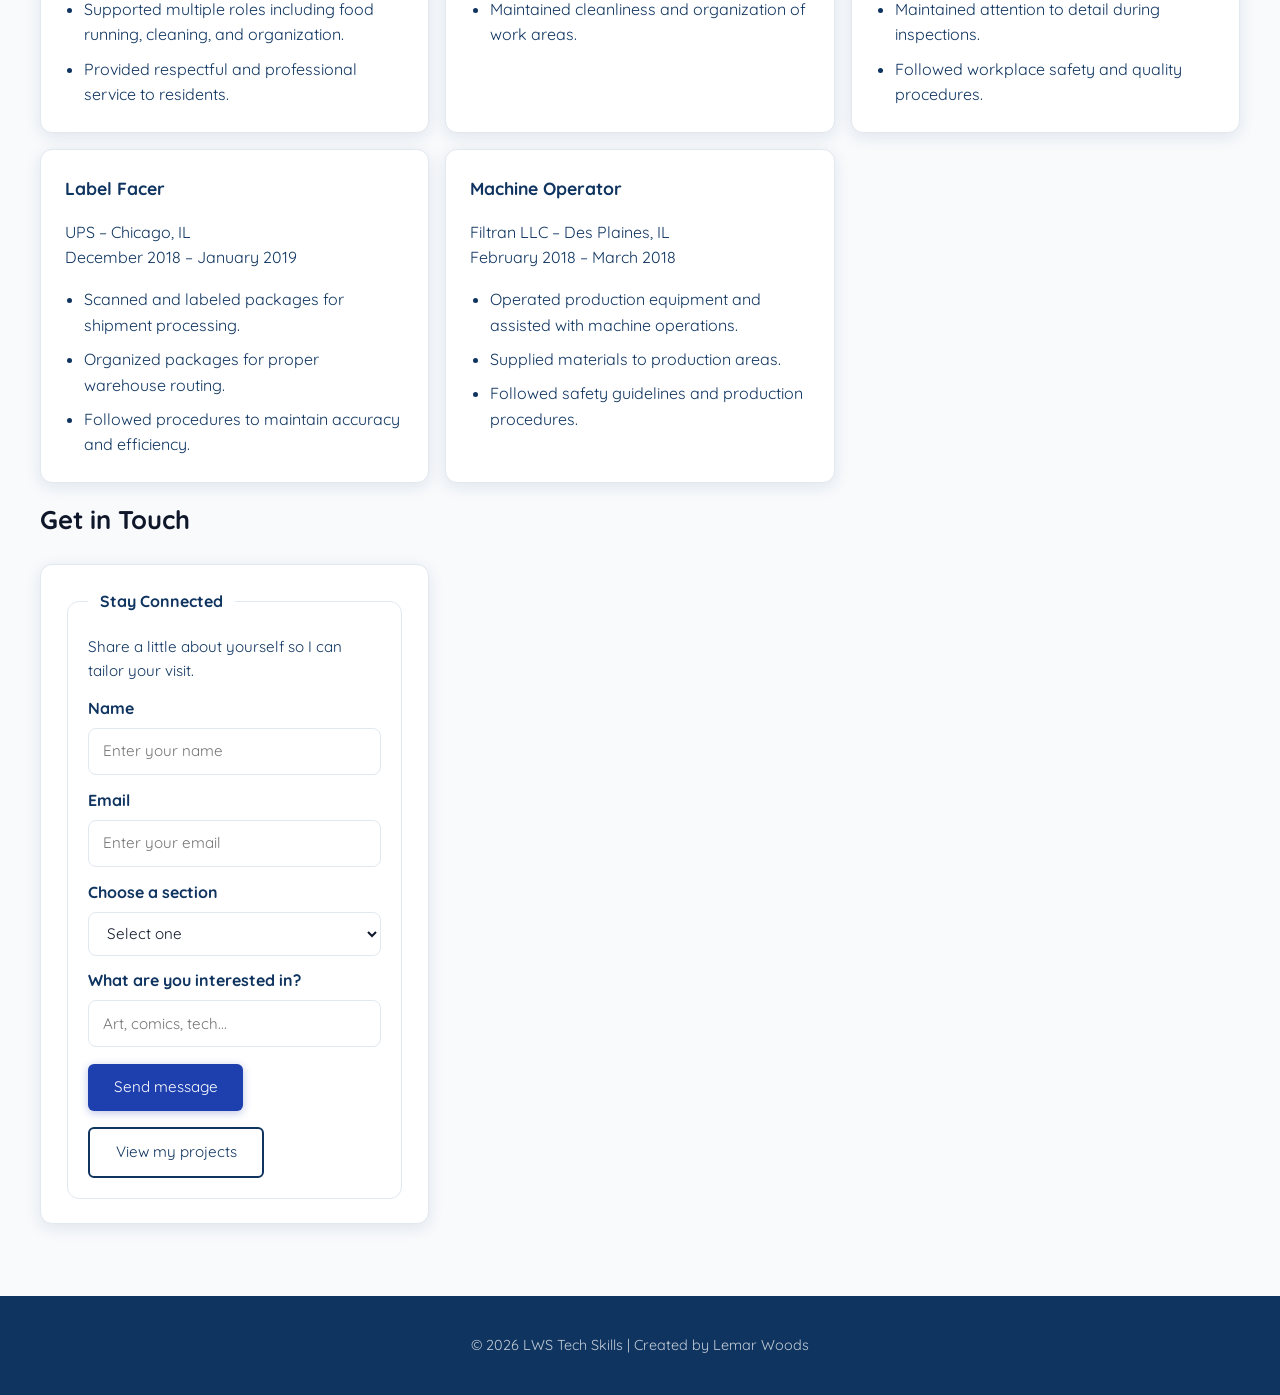
==== commit 3079aa29: "Add resume-based skills, work experience, and education to About page" ====
--- a/about.html
+++ b/about.html
@@ -47,6 +47,10 @@
                         My work reflects my love for creativity, community, and building something that can make a
                         positive impact.
                     </p>
+                    <p>
+                        Chicago, IL &middot; <a href="tel:+17738765108">(773) 876-5108</a> &middot;
+                        <a href="mailto:lemarws@gmail.com">lemarws@gmail.com</a>
+                    </p>
 
                     <button class="toggle-highlight" type="button" aria-pressed="false">Toggle highlight</button>
                 </div>
@@ -104,6 +108,142 @@
                         people around me.And to help influence others to be creative and to help them to grow in their
                         own creativity and to help them to be the best that they can be.
                     </p>
+                </article>
+            </section>
+
+            <section class="about-grid" aria-labelledby="skills-heading">
+                <h2 id="skills-heading">Skills</h2>
+                <article class="about-card">
+                    <h3>Core Skills</h3>
+                    <ul class="about-list">
+                        <li>Customer Service &amp; Communication</li>
+                        <li>Technical Troubleshooting</li>
+                        <li>Computer Hardware Knowledge</li>
+                        <li>Information Technology Fundamentals</li>
+                        <li>Equipment Maintenance</li>
+                        <li>Mechanical Troubleshooting</li>
+                        <li>Quality Inspection</li>
+                        <li>Problem Solving</li>
+                        <li>Register/POS Systems</li>
+                        <li>Inventory &amp; Stock Organization</li>
+                        <li>Food Safety Procedures</li>
+                        <li>Team Collaboration</li>
+                        <li>Fast Learner</li>
+                        <li>Reliable Attendance</li>
+                    </ul>
+                </article>
+
+                <article class="about-card">
+                    <h3>Education</h3>
+                    <p><strong>Associate of Applied Science &ndash; Information Technology</strong><br>
+                        Campuswire.com &ndash; Chicago, IL<br>
+                        September 2025 &ndash; Present</p>
+                    <p>Coursework includes:</p>
+                    <ul class="about-list">
+                        <li>Computer Hardware Fundamentals</li>
+                        <li>Information Technology Concepts</li>
+                        <li>Networking Basics</li>
+                        <li>Troubleshooting Skills</li>
+                        <li>Cybersecurity Fundamentals</li>
+                    </ul>
+                </article>
+
+                <article class="about-card">
+                    <h3>Certifications</h3>
+                    <ul class="about-list">
+                        <li>ServSafe Food Safety Certification &ndash; Issued July 2025, Expires July 2027</li>
+                        <li>Gaming License &ndash; Issued July 2025, Expires July 2027</li>
+                        <li>Food Handler Certificate &ndash; Issued September 2019</li>
+                    </ul>
+                </article>
+            </section>
+
+            <section class="about-grid" aria-labelledby="experience-heading">
+                <h2 id="experience-heading">Work Experience</h2>
+                <article class="about-card">
+                    <h3>Bowling Alley Mechanic</h3>
+                    <p>EPI &ndash; Chicago, IL</p>
+                    <ul class="about-list">
+                        <li>Maintain and troubleshoot bowling equipment to keep machines operating properly.</li>
+                        <li>Diagnose mechanical issues and perform repairs when needed.</li>
+                        <li>Perform preventative maintenance to reduce equipment problems.</li>
+                        <li>Use problem-solving skills to identify and fix mechanical issues.</li>
+                        <li>Work independently while maintaining safety and quality standards.</li>
+                    </ul>
+                </article>
+
+                <article class="about-card">
+                    <h3>Cashier / Server / Busser</h3>
+                    <p>McAlister's Deli &ndash; Niles, IL<br>October 2019 &ndash; Present</p>
+                    <ul class="about-list">
+                        <li>Provide friendly customer service while assisting guests with orders and questions.</li>
+                        <li>Operate cash register and handle customer transactions accurately.</li>
+                        <li>Assist with serving customers and maintaining clean dining areas.</li>
+                        <li>Work efficiently in a fast-paced environment while supporting team members.</li>
+                    </ul>
+                </article>
+
+                <article class="about-card">
+                    <h3>Cashier</h3>
+                    <p>Flipt &ndash; Rivers Casino &ndash; Des Plaines, IL<br>July 2025 &ndash; September 2025</p>
+                    <ul class="about-list">
+                        <li>Took customer orders and processed transactions accurately.</li>
+                        <li>Maintained a clean and organized front service area.</li>
+                        <li>Assisted customers with questions and provided quality service.</li>
+                        <li>Restocked supplies and supported daily operations.</li>
+                    </ul>
+                </article>
+
+                <article class="about-card">
+                    <h3>Culinary Aide</h3>
+                    <p>Central Baptist Village &ndash; Chicago, IL<br>March 2023 &ndash; Present</p>
+                    <ul class="about-list">
+                        <li>Assisted senior residents by preparing and delivering meals.</li>
+                        <li>Maintained clean dining areas, workstations, and equipment.</li>
+                        <li>Supported multiple roles including food running, cleaning, and organization.</li>
+                        <li>Provided respectful and professional service to residents.</li>
+                    </ul>
+                </article>
+
+                <article class="about-card">
+                    <h3>Concession Stand Worker</h3>
+                    <p>Levy Restaurants &ndash; Chicago, IL<br>June 2021 &ndash; Present</p>
+                    <ul class="about-list">
+                        <li>Prepared and provided food and beverages to customers.</li>
+                        <li>Assisted with customer service during busy events.</li>
+                        <li>Maintained cleanliness and organization of work areas.</li>
+                    </ul>
+                </article>
+
+                <article class="about-card">
+                    <h3>Quality Parts Inspector</h3>
+                    <p>Precision Plating Company &ndash; Chicago, IL<br>September 2020 &ndash; January 2021</p>
+                    <ul class="about-list">
+                        <li>Inspected coated metal parts to ensure quality standards were met.</li>
+                        <li>Identified defects and reported issues with products.</li>
+                        <li>Maintained attention to detail during inspections.</li>
+                        <li>Followed workplace safety and quality procedures.</li>
+                    </ul>
+                </article>
+
+                <article class="about-card">
+                    <h3>Label Facer</h3>
+                    <p>UPS &ndash; Chicago, IL<br>December 2018 &ndash; January 2019</p>
+                    <ul class="about-list">
+                        <li>Scanned and labeled packages for shipment processing.</li>
+                        <li>Organized packages for proper warehouse routing.</li>
+                        <li>Followed procedures to maintain accuracy and efficiency.</li>
+                    </ul>
+                </article>
+
+                <article class="about-card">
+                    <h3>Machine Operator</h3>
+                    <p>Filtran LLC &ndash; Des Plaines, IL<br>February 2018 &ndash; March 2018</p>
+                    <ul class="about-list">
+                        <li>Operated production equipment and assisted with machine operations.</li>
+                        <li>Supplied materials to production areas.</li>
+                        <li>Followed safety guidelines and production procedures.</li>
+                    </ul>
                 </article>
             </section>
 
